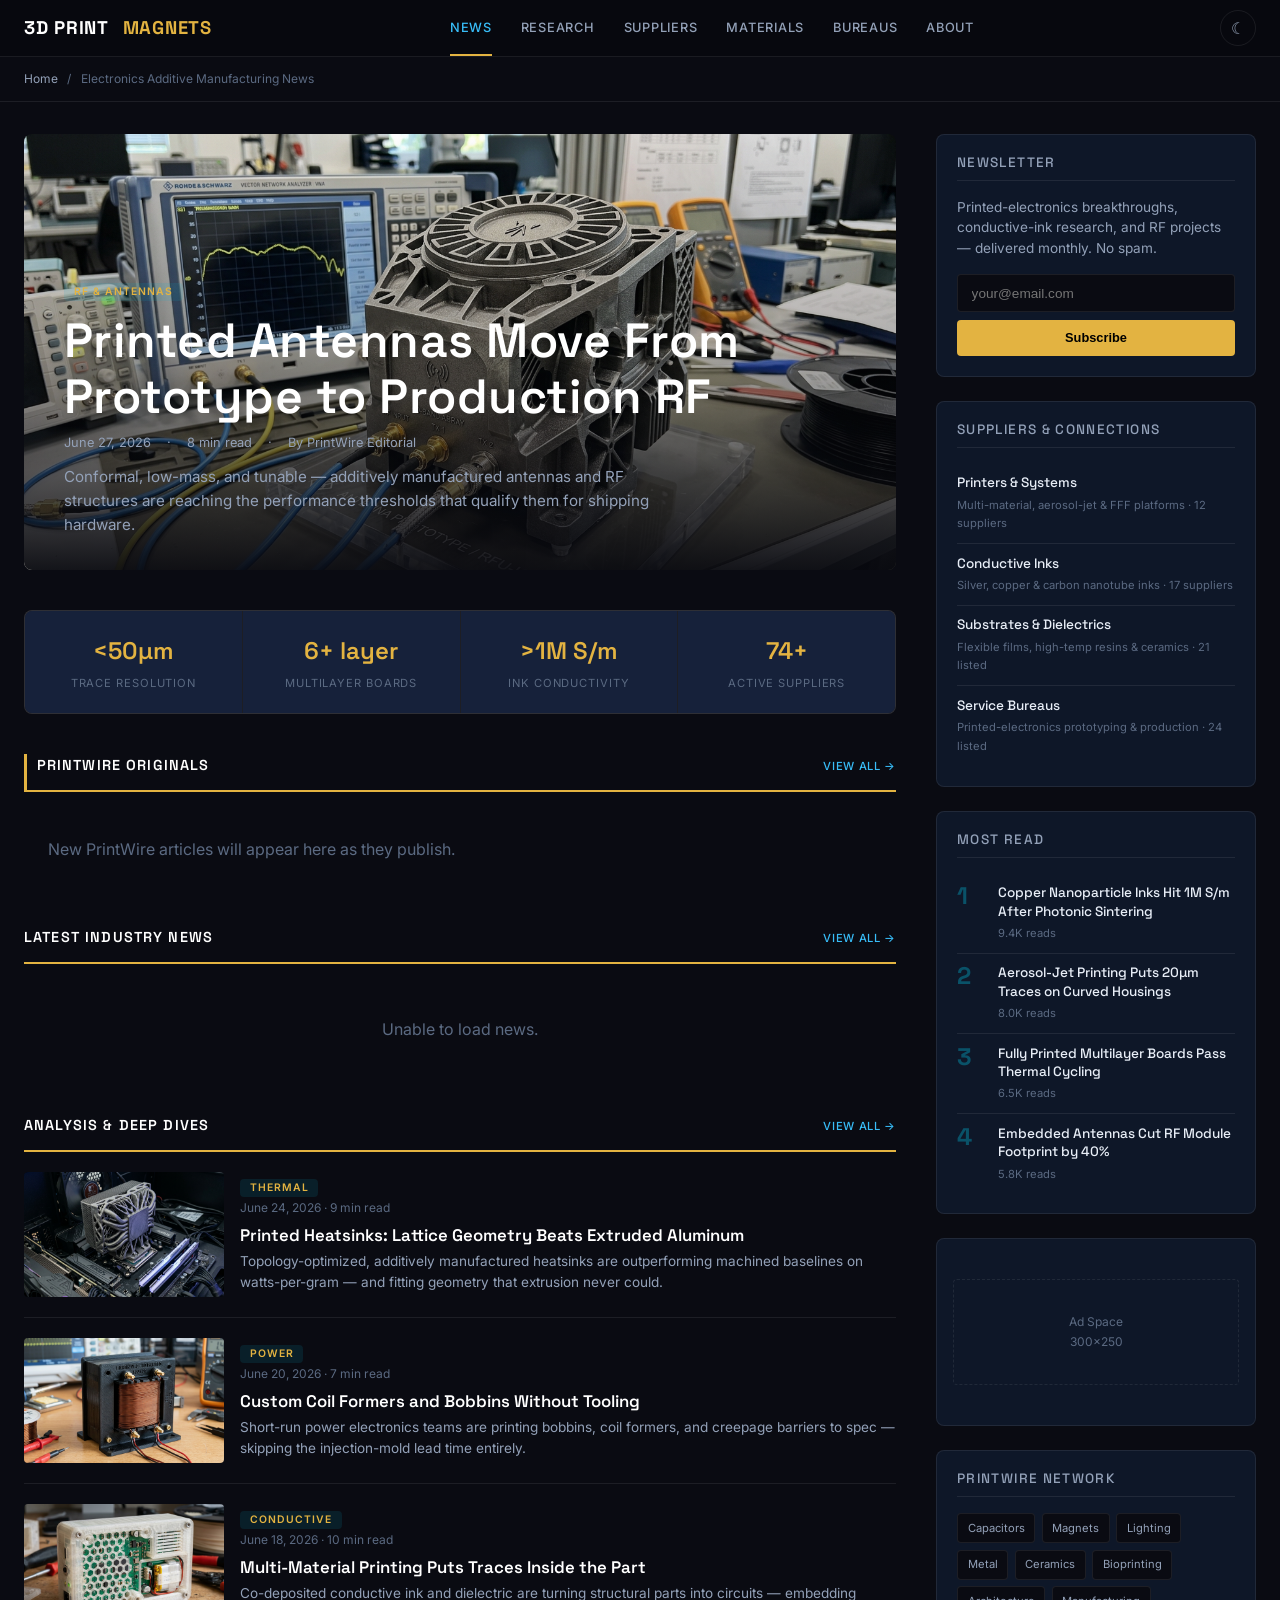
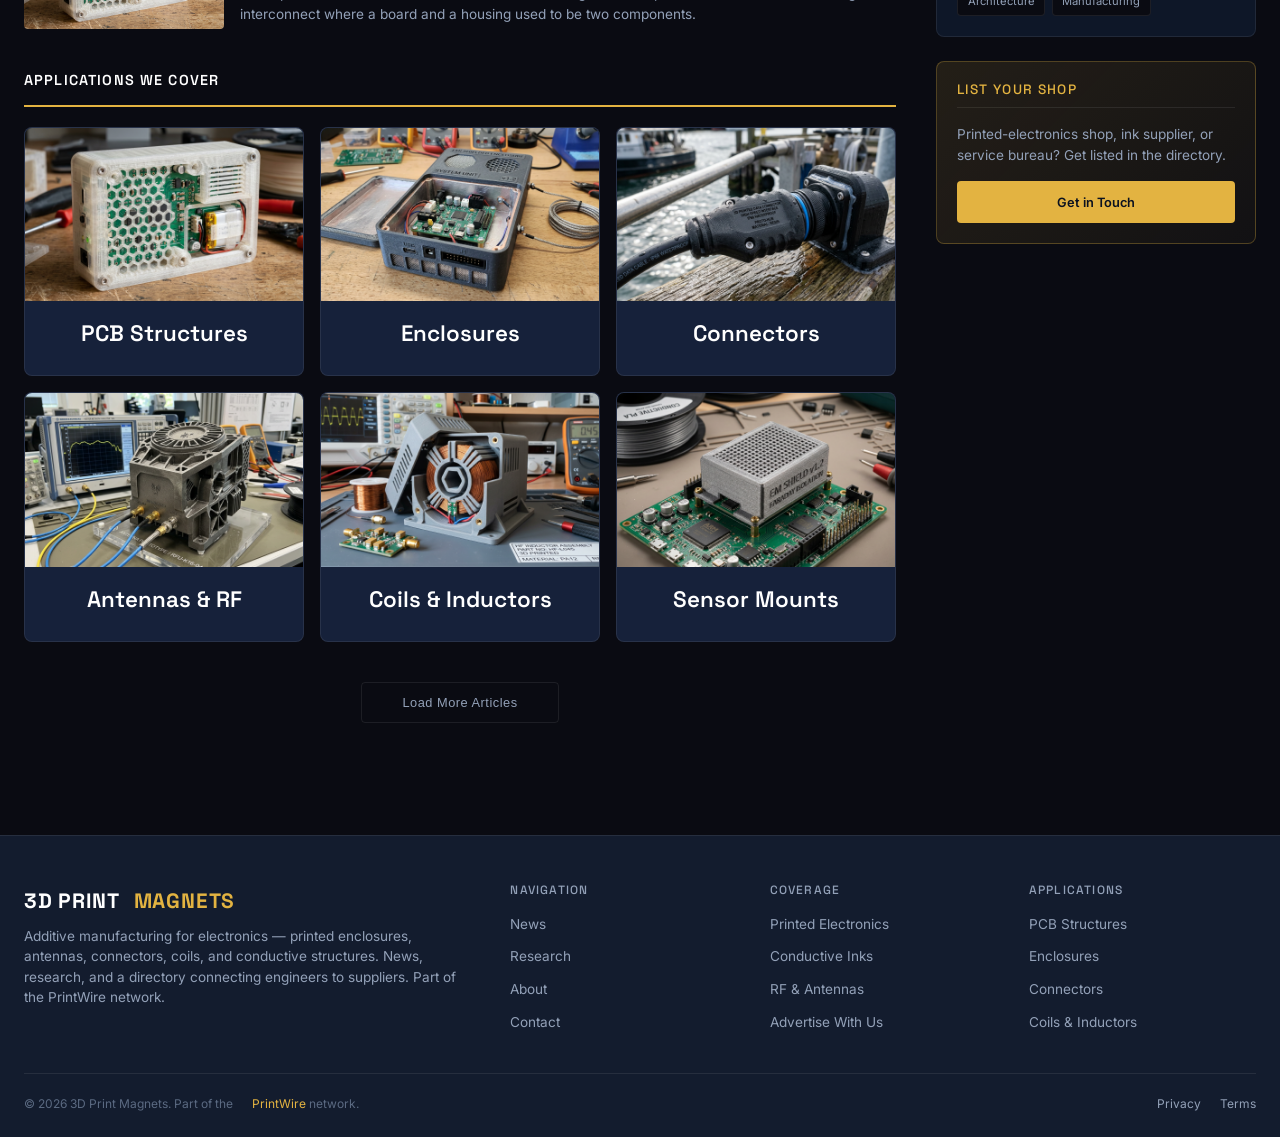
==== static/index.html @ 38e4bcb8 "Convert to Circuit electronics news template (gold + electric blue, dark navy, network feed)" ====
<!DOCTYPE html>
<html lang="en">
<head>
  <meta charset="UTF-8">
  <meta name="viewport" content="width=device-width, initial-scale=1.0">
  <meta name="description" content="3D Print Magnets: additive manufacturing for electronics — printed enclosures, antennas, connectors, coils, and conductive structures. News, research, and a directory connecting engineers to suppliers.">
  <title>3D Print Magnets — Electronics Additive Manufacturing News &amp; Suppliers</title>
  <link rel="preconnect" href="https://fonts.googleapis.com">
  <link rel="preconnect" href="https://fonts.gstatic.com" crossorigin>
  <link href="https://fonts.googleapis.com/css2?family=Space+Grotesk:wght@500;600;700&family=Inter:wght@400;500;600&display=swap" rel="stylesheet">
  <link rel="stylesheet" href="css/editorial.css">
  <link rel="icon" type="image/svg+xml" href="/favicon.svg">
  <meta property="og:type" content="website">
  <meta property="og:title" content="3D Print Magnets — Electronics Additive Manufacturing News &amp; Suppliers">
  <meta property="og:description" content="3D Print Magnets: additive manufacturing for electronics — printed enclosures, antennas, connectors, coils, and conductive structures. News, research, and a supplier directory.">
  <meta property="og:image" content="https://3dprintmagnets.com/images/03_antenna.png">
  <meta property="og:url" content="https://3dprintmagnets.com/">
  <meta name="twitter:card" content="summary_large_image">
  <meta name="twitter:image" content="https://3dprintmagnets.com/images/03_antenna.png">
</head>
<body>

<!-- ── Header ─────────────────────────────────── -->
<header class="ed-header">
  <div class="ed-header-inner">
    <a href="index.html" class="ed-logo">
      3D&nbsp;PRINT&nbsp;<span class="ed-logo-accent">MAGNETS</span>
    </a>
    <button class="ed-nav-toggle" aria-label="Menu" onclick="document.querySelector('.ed-nav').classList.toggle('open')">&#9776;</button>
    <nav class="ed-nav">
      <a href="index.html" class="active">News</a>
      <a href="/articles/">Research</a>
      <a href="#suppliers">Suppliers</a>
      <a href="#suppliers">Materials</a>
      <a href="#suppliers">Bureaus</a>
      <a href="about.html">About</a>
    </nav>
    <button class="ed-theme-toggle" id="themeToggle" aria-label="Toggle light/dark mode" title="Toggle light/dark mode">&#9790;</button>
  </div>
</header>

<!-- ── Breadcrumbs ────────────────────────────── -->
<div class="ed-breadcrumbs">
  <a href="index.html">Home</a> <span>/</span> Electronics Additive Manufacturing News
</div>

<!-- ── Main Layout ────────────────────────────── -->
<div class="ed-layout">
  <div class="ed-main">

    <!-- Featured Story -->
    <article class="ed-hero">
      <img src="images/03_antenna.png" alt="3D printed antenna structure">
      <div class="ed-hero-overlay"></div>
      <div class="ed-hero-content">
        <span class="ed-badge">RF &amp; Antennas</span>
        <h1><a href="#">Printed Antennas Move From Prototype to Production RF</a></h1>
        <div class="ed-hero-meta">
          <span>June 27, 2026</span>
          <span>·</span>
          <span>8 min read</span>
          <span>·</span>
          <span>By PrintWire Editorial</span>
        </div>
        <p class="ed-hero-excerpt">Conformal, low-mass, and tunable — additively manufactured antennas and RF structures are reaching the performance thresholds that qualify them for shipping hardware.</p>
      </div>
    </article>

    <!-- Stats Bar -->
    <div class="ed-stats">
      <div class="ed-stat">
        <div class="ed-stat-value">&lt;50µm</div>
        <div class="ed-stat-label">Trace Resolution</div>
      </div>
      <div class="ed-stat">
        <div class="ed-stat-value">6+ layer</div>
        <div class="ed-stat-label">Multilayer Boards</div>
      </div>
      <div class="ed-stat">
        <div class="ed-stat-value">&gt;1M S/m</div>
        <div class="ed-stat-label">Ink Conductivity</div>
      </div>
      <div class="ed-stat">
        <div class="ed-stat-value">74+</div>
        <div class="ed-stat-label">Active Suppliers</div>
      </div>
    </div>

    <!-- PrintWire Originals — network-wide originals (featured) -->
    <div class="ed-section-label" style="border-left:3px solid var(--accent);padding-left:0.6rem;">
      PrintWire Originals
      <a href="/articles/">View All &rarr;</a>
    </div>
    <div class="ed-card-grid" id="pwOriginals">
      <div style="grid-column:1/-1;text-align:center;padding:2rem;color:var(--text-faint);">Loading PrintWire articles…</div>
    </div>

    <!-- Latest News — PrintWire + industry (RSS) -->
    <div class="ed-section-label">
      Latest Industry News
      <a href="#">View All &rarr;</a>
    </div>
    <div class="ed-card-grid" id="newsGrid">
      <div style="grid-column: 1/-1; text-align:center; padding:2rem; color:var(--text-faint);">Loading latest news…</div>
    </div>

    <!-- Analysis & Deep Dives -->
    <div class="ed-section-label">
      Analysis &amp; Deep Dives
      <a href="#">View All &rarr;</a>
    </div>
    <div class="ed-list">
      <article class="ed-list-item">
        <img src="images/06_processor_heatsink.png" alt="Printed processor heatsink">
        <div>
          <span class="ed-badge">Thermal</span>
          <div class="ed-card-meta">June 24, 2026 · 9 min read</div>
          <h3><a href="#">Printed Heatsinks: Lattice Geometry Beats Extruded Aluminum</a></h3>
          <p class="ed-card-excerpt">Topology-optimized, additively manufactured heatsinks are outperforming machined baselines on watts-per-gram — and fitting geometry that extrusion never could.</p>
        </div>
      </article>
      <article class="ed-list-item">
        <img src="images/09_transformer_bobbin.png" alt="Printed transformer bobbin">
        <div>
          <span class="ed-badge">Power</span>
          <div class="ed-card-meta">June 20, 2026 · 7 min read</div>
          <h3><a href="#">Custom Coil Formers and Bobbins Without Tooling</a></h3>
          <p class="ed-card-excerpt">Short-run power electronics teams are printing bobbins, coil formers, and creepage barriers to spec — skipping the injection-mold lead time entirely.</p>
        </div>
      </article>
      <article class="ed-list-item">
        <img src="images/01_pcb_infill.png" alt="Printed PCB structure">
        <div>
          <span class="ed-badge">Conductive</span>
          <div class="ed-card-meta">June 18, 2026 · 10 min read</div>
          <h3><a href="#">Multi-Material Printing Puts Traces Inside the Part</a></h3>
          <p class="ed-card-excerpt">Co-deposited conductive ink and dielectric are turning structural parts into circuits — embedding interconnect where a board and a housing used to be two components.</p>
        </div>
      </article>
    </div>

    <!-- Applications -->
    <div class="ed-section-label">
      Applications We Cover
    </div>
    <div class="ed-card-grid" style="grid-template-columns: repeat(3, 1fr); gap: 1rem; margin-bottom: 2.5rem;">
      <a href="#" class="ed-card" style="text-align:center;">
        <img class="ed-card-img" src="images/01_pcb_infill.png" alt="PCB Structures">
        <div class="ed-card-body"><h3>PCB Structures</h3></div>
      </a>
      <a href="#" class="ed-card" style="text-align:center;">
        <img class="ed-card-img" src="images/01_enclosure.png" alt="Enclosures">
        <div class="ed-card-body"><h3>Enclosures</h3></div>
      </a>
      <a href="#" class="ed-card" style="text-align:center;">
        <img class="ed-card-img" src="images/04_connector.png" alt="Connectors">
        <div class="ed-card-body"><h3>Connectors</h3></div>
      </a>
      <a href="#" class="ed-card" style="text-align:center;">
        <img class="ed-card-img" src="images/03_antenna.png" alt="Antennas & RF">
        <div class="ed-card-body"><h3>Antennas &amp; RF</h3></div>
      </a>
      <a href="#" class="ed-card" style="text-align:center;">
        <img class="ed-card-img" src="images/05_coil_former.png" alt="Coils & Inductors">
        <div class="ed-card-body"><h3>Coils &amp; Inductors</h3></div>
      </a>
      <a href="#" class="ed-card" style="text-align:center;">
        <img class="ed-card-img" src="images/10_sensor_shield.png" alt="Sensor Mounts">
        <div class="ed-card-body"><h3>Sensor Mounts</h3></div>
      </a>
    </div>

    <!-- Load More -->
    <div class="ed-load-more">
      <button>Load More Articles</button>
    </div>

  </div>

  <!-- ── Sidebar ─────────────────────────────── -->
  <aside class="ed-sidebar">

    <!-- Newsletter -->
    <div class="ed-sidebar-block ed-newsletter">
      <h4>Newsletter</h4>
      <p>Printed-electronics breakthroughs, conductive-ink research, and RF projects — delivered monthly. No spam.</p>
      <form action="https://api.web3forms.com/submit" method="POST" onsubmit="this.querySelector('button').textContent='Subscribed!';this.querySelector('button').disabled=true;">
        <input type="hidden" name="access_key" value="6f33053b-6d08-414b-9615-665f88c98da8">
        <input type="hidden" name="subject" value="Newsletter Signup — 3dprintmagnets.com">
        <input type="hidden" name="from_name" value="Newsletter Signup">
        <input type="email" name="email" placeholder="your@email.com" required>
        <button type="submit">Subscribe</button>
      </form>
    </div>

    <!-- Suppliers & Connections -->
    <div class="ed-sidebar-block" id="suppliers">
      <h4>Suppliers &amp; Connections</h4>
      <div class="ed-popular-item">
        <div>
          <h3><a href="#">Printers &amp; Systems</a></h3>
          <div class="ed-popular-meta">Multi-material, aerosol-jet &amp; FFF platforms · 12 suppliers</div>
        </div>
      </div>
      <div class="ed-popular-item">
        <div>
          <h3><a href="#">Conductive Inks</a></h3>
          <div class="ed-popular-meta">Silver, copper &amp; carbon nanotube inks · 17 suppliers</div>
        </div>
      </div>
      <div class="ed-popular-item">
        <div>
          <h3><a href="#">Substrates &amp; Dielectrics</a></h3>
          <div class="ed-popular-meta">Flexible films, high-temp resins &amp; ceramics · 21 listed</div>
        </div>
      </div>
      <div class="ed-popular-item">
        <div>
          <h3><a href="#">Service Bureaus</a></h3>
          <div class="ed-popular-meta">Printed-electronics prototyping &amp; production · 24 listed</div>
        </div>
      </div>
    </div>

    <!-- Most Read -->
    <div class="ed-sidebar-block">
      <h4>Most Read</h4>
      <div class="ed-popular-item">
        <span class="ed-popular-num">1</span>
        <div>
          <h3><a href="#">Copper Nanoparticle Inks Hit 1M S/m After Photonic Sintering</a></h3>
          <div class="ed-popular-meta">9.4K reads</div>
        </div>
      </div>
      <div class="ed-popular-item">
        <span class="ed-popular-num">2</span>
        <div>
          <h3><a href="#">Aerosol-Jet Printing Puts 20µm Traces on Curved Housings</a></h3>
          <div class="ed-popular-meta">8.0K reads</div>
        </div>
      </div>
      <div class="ed-popular-item">
        <span class="ed-popular-num">3</span>
        <div>
          <h3><a href="#">Fully Printed Multilayer Boards Pass Thermal Cycling</a></h3>
          <div class="ed-popular-meta">6.5K reads</div>
        </div>
      </div>
      <div class="ed-popular-item">
        <span class="ed-popular-num">4</span>
        <div>
          <h3><a href="#">Embedded Antennas Cut RF Module Footprint by 40%</a></h3>
          <div class="ed-popular-meta">5.8K reads</div>
        </div>
      </div>
    </div>

    <!-- Ad Placeholder -->
    <div class="ed-sidebar-block" style="text-align:center; color: var(--text-faint); font-size: 0.75rem; padding: 2.5rem 1rem;">
      <div style="border: 1px dashed var(--border); border-radius: 4px; padding: 2rem 1rem;">
        Ad Space<br>300×250
      </div>
    </div>

    <!-- Network Links -->
    <div class="ed-sidebar-block">
      <h4>PrintWire Network</h4>
      <div class="ed-network-links">
        <a href="https://3dprintcapacitors.com">Capacitors</a>
        <a href="https://3dprintmagnets.com">Magnets</a>
        <a href="https://3dprintlight.com">Lighting</a>
        <a href="https://dmls3d.com">Metal</a>
        <a href="https://3dprintceramics.com">Ceramics</a>
        <a href="https://3dprinttissue.com">Bioprinting</a>
        <a href="https://3dprintarchitecture.com">Architecture</a>
        <a href="https://sendcutship.com">Manufacturing</a>
      </div>
    </div>

    <!-- Studio CTA -->
    <div class="ed-sidebar-block" style="background: linear-gradient(135deg, rgba(227,179,65,0.12), rgba(227,179,65,0.04)); border-color: var(--border-accent);">
      <h4 style="color: var(--accent);">List Your Shop</h4>
      <p style="font-size: 0.85rem; color: var(--text-dim); margin-bottom: 1rem; line-height: 1.5;">Printed-electronics shop, ink supplier, or service bureau? Get listed in the directory.</p>
      <a href="contact.html" style="display:block;text-align:center;padding:0.65rem;background:var(--accent);border-radius:4px;color:#0B1220;font-weight:600;font-size:0.8rem;transition:background 0.25s;" onmouseover="this.style.background='var(--accent-dark)'" onmouseout="this.style.background='var(--accent)'">Get in Touch</a>
    </div>

  </aside>
</div>

<!-- ── Footer ─────────────────────────────────── -->
<footer class="ed-footer">
  <div class="ed-footer-inner">
    <div class="ed-footer-brand">
      <div class="ed-logo" style="font-size:1.3rem; margin-bottom: 0.5rem;">3D&nbsp;PRINT&nbsp;<span class="ed-logo-accent">MAGNETS</span></div>
      <p>Additive manufacturing for electronics — printed enclosures, antennas, connectors, coils, and conductive structures. News, research, and a directory connecting engineers to suppliers. Part of the PrintWire network.</p>
    </div>
    <div>
      <h4>Navigation</h4>
      <ul>
        <li><a href="index.html">News</a></li>
        <li><a href="/articles/">Research</a></li>
        <li><a href="about.html">About</a></li>
        <li><a href="contact.html">Contact</a></li>
      </ul>
    </div>
    <div>
      <h4>Coverage</h4>
      <ul>
        <li><a href="#">Printed Electronics</a></li>
        <li><a href="#">Conductive Inks</a></li>
        <li><a href="#">RF &amp; Antennas</a></li>
        <li><a href="advertise.html">Advertise With Us</a></li>
      </ul>
    </div>
    <div>
      <h4>Applications</h4>
      <ul>
        <li><a href="#">PCB Structures</a></li>
        <li><a href="#">Enclosures</a></li>
        <li><a href="#">Connectors</a></li>
        <li><a href="#">Coils &amp; Inductors</a></li>
      </ul>
    </div>
  </div>
  <div class="ed-footer-bottom">
    <span>&copy; 2026 3D Print Magnets. Part of the <a href="https://3dprint.space" style="color:var(--accent);">PrintWire</a> network.</span>
    <span>
      <a href="#">Privacy</a>
      <a href="#">Terms</a>
    </span>
  </div>
</footer>

<script>
// ── Mobile nav toggle ──
document.querySelector('.ed-nav-toggle')?.addEventListener('click', () => {
  document.querySelector('.ed-nav').classList.toggle('open');
});

// ── Theme toggle (light/dark) — dark default ──
(function() {
  const btn = document.getElementById('themeToggle');
  const root = document.documentElement;
  function setTheme(theme) {
    root.setAttribute('data-theme', theme);
    localStorage.setItem('ed-theme', theme);
    btn.innerHTML = theme === 'dark' ? '&#9790;' : '&#9728;';
    btn.title = theme === 'dark' ? 'Switch to light mode' : 'Switch to dark mode';
  }
  const saved = localStorage.getItem('ed-theme');
  setTheme(saved || 'dark');
  btn.addEventListener('click', () => {
    const current = root.getAttribute('data-theme') || 'dark';
    setTheme(current === 'dark' ? 'light' : 'dark');
  });
})();

// ── News Feed: network-wide PrintWire Originals + industry RSS ──
(function() {
  var grid = document.getElementById('newsGrid');
  var orig = document.getElementById('pwOriginals');

  var feeds = [
    { url: 'https://news.google.com/rss/search?q=3D+printed+electronics+additive+manufacturing&hl=en-US&gl=US&ceid=US:en', name: 'Google News' },
    { url: 'https://news.google.com/rss/search?q=printed+electronics+conductive+ink+aerosol+jet&hl=en-US&gl=US&ceid=US:en', name: 'Google News' },
    { url: 'https://news.google.com/rss/search?q=3D+printed+antenna+RF+PCB&hl=en-US&gl=US&ceid=US:en', name: 'Google News' },
    { url: 'https://3dprintingindustry.com/feed/', name: '3DPI' }
  ];

  var api = 'https://api.rss2json.com/v1/api.json?rss_url=';
  var rss = [];
  var localArts = [];
  var loaded = 0;
  var total = feeds.length;
  var fallbackImgs = [
    'images/01_pcb_infill.png','images/03_antenna.png','images/04_connector.png',
    'images/05_coil_former.png','images/06_processor_heatsink.png','images/09_transformer_bobbin.png',
    'images/10_sensor_shield.png','images/01_enclosure.png'
  ];

  function stripHtml(html) {
    var d = document.createElement('div'); d.innerHTML = html;
    return d.textContent || '';
  }
  function esc(s) {
    var d = document.createElement('div'); d.appendChild(document.createTextNode(s));
    return d.innerHTML;
  }
  function card(a, i) {
    var img = a.img || fallbackImgs[i % fallbackImgs.length];
    var fb = fallbackImgs[(i+1) % fallbackImgs.length];
    var open = a.local
      ? 'onclick="location.href=\'' + esc(a.link) + '\'"'
      : 'onclick="window.open(\'' + esc(a.link) + '\',\'_blank\',\'noopener\')"';
    var linkAttrs = a.local ? 'href="' + esc(a.link) + '"'
      : 'href="' + esc(a.link) + '" target="_blank" rel="noopener"';
    var badge = a.local
      ? '<span class="ed-badge" style="background:var(--accent);color:#0B1220;">' + esc(a.source) + '</span>'
      : '<span class="ed-badge">' + esc(a.source) + '</span>';
    return '<article class="ed-card" style="cursor:pointer" ' + open + '>' +
      '<img class="ed-card-img" src="' + esc(img) + '" alt="" loading="lazy" onerror="this.onerror=null;this.src=\'' + fb + '\'">' +
      '<div class="ed-card-body">' + badge +
        '<div class="ed-card-meta">' + esc(a.dateStr || '') + '</div>' +
        '<h3><a ' + linkAttrs + ' onclick="event.stopPropagation()">' + esc(a.title) + '</a></h3>' +
        '<p class="ed-card-excerpt">' + esc(a.desc) + '</p>' +
      '</div></article>';
  }

  var localReady = fetch('network.json', { cache: 'no-store' })
    .then(function(r){ return r.ok ? r.json() : []; })
    .then(function(items){
      (items || []).forEach(function(it, i){
        localArts.push({ title: it.title, link: it.url, desc: it.summary || '',
          date: it.iso, dateStr: it.date, source: (it.origin || 'PrintWire'), local: true,
          img: it.img || fallbackImgs[i % fallbackImgs.length] });
      });
      if (orig) {
        orig.innerHTML = localArts.length
          ? localArts.slice(0, 6).map(card).join('')
          : '<div style="grid-column:1/-1;padding:1.5rem;color:var(--text-faint);">New PrintWire articles will appear here as they publish.</div>';
      }
    })
    .catch(function(){ if (orig) orig.innerHTML = ''; });

  var timeout = setTimeout(finish, 8000);
  feeds.forEach(function(feed) {
    fetch(api + encodeURIComponent(feed.url))
      .then(function(r){ return r.json(); })
      .then(function(data){
        if (data.status === 'ok' && data.items) {
          data.items.forEach(function(item){
            rss.push({ title: item.title, link: item.link,
              desc: stripHtml(item.description).substring(0,140) + '…',
              date: item.pubDate, source: feed.name, local: false,
              img: item.thumbnail || (item.enclosure && item.enclosure.link) || '' });
          });
        }
      })
      .catch(function(){})
      .then(function(){ loaded++; if (loaded === total) { clearTimeout(timeout); finish(); } });
  });

  var done = false;
  function finish(){ if (done) return; done = true; localReady.then(render); }
  function render(){
    if (!grid) return;
    var merged = localArts.concat(rss);
    merged.forEach(function(a){ if (!a.dateStr && a.date) a.dateStr = new Date(a.date).toLocaleDateString('en-US',{year:'numeric',month:'short',day:'numeric'}); });
    merged.sort(function(a,b){ return new Date(b.date) - new Date(a.date); });
    var top = merged.slice(0, 8);
    grid.innerHTML = top.length
      ? top.map(card).join('')
      : '<div style="grid-column:1/-1;text-align:center;padding:2rem;color:var(--text-faint);">Unable to load news.</div>';
  }
})();
</script>
</body>
</html>
---- static/css/editorial.css ----
/* ============================================
   3dprintmetal.com — Editorial Layout
   Inspired by 3dnatives.com, modernized
   ============================================ */

/* ── Shared Tokens ───────────────────────────── */
:root {
  --accent: #00a8cc;
  --accent-dark: #008fad;
  --accent-dim: rgba(0,168,204,0.12);
  --red: #e53e3e;
  --radius: 8px;
  --radius-sm: 4px;
  --font-display: 'Oswald', sans-serif;
  --font-body: 'Inter', sans-serif;
  --transition: 0.25s cubic-bezier(0.4,0,0.2,1);
}

/* ── Dark Mode (default) ─────────────────────── */
:root, [data-theme="dark"] {
  --bg: #08090f;
  --bg-surface: #0e1019;
  --bg-card: #141620;
  --bg-card-hover: #1a1d2e;
  --bg-sidebar: #0f1118;
  --text: #e2e4e8;
  --text-dim: #8a8f9d;
  --text-faint: #555a68;
  --heading: #ffffff;
  --border: rgba(255,255,255,0.06);
  --border-accent: rgba(0,168,204,0.2);
  --shadow: 0 1px 3px rgba(0,0,0,0.4);
  --shadow-hover: 0 8px 24px rgba(0,0,0,0.5);
  --header-bg: rgba(8,9,15,0.92);
  --badge-bg: rgba(0,168,204,0.12);
  --input-bg: #0a0b12;
}

/* ── Light Mode ──────────────────────────────── */
[data-theme="light"] {
  --accent: #0077a8;
  --accent-dark: #005f85;
  --accent-dim: rgba(0,119,168,0.08);
  --bg: #f5f6f8;
  --bg-surface: #ffffff;
  --bg-card: #ffffff;
  --bg-card-hover: #f0f1f3;
  --bg-sidebar: #fafbfc;
  --text: #2d3748;
  --text-dim: #5a6577;
  --text-faint: #8e96a4;
  --heading: #1a202c;
  --border: rgba(0,0,0,0.08);
  --border-accent: rgba(0,119,168,0.2);
  --shadow: 0 1px 3px rgba(0,0,0,0.06);
  --shadow-hover: 0 8px 24px rgba(0,0,0,0.1);
  --header-bg: rgba(255,255,255,0.95);
  --badge-bg: rgba(0,119,168,0.08);
  --input-bg: #f0f1f3;
}

/* System preference when no manual choice */
@media (prefers-color-scheme: light) {
  :root:not([data-theme]) {
    --accent: #0077a8;
    --accent-dark: #005f85;
    --accent-dim: rgba(0,119,168,0.08);
    --bg: #f5f6f8;
    --bg-surface: #ffffff;
    --bg-card: #ffffff;
    --bg-card-hover: #f0f1f3;
    --bg-sidebar: #fafbfc;
    --text: #2d3748;
    --text-dim: #5a6577;
    --text-faint: #8e96a4;
    --heading: #1a202c;
    --border: rgba(0,0,0,0.08);
    --border-accent: rgba(0,119,168,0.2);
    --shadow: 0 1px 3px rgba(0,0,0,0.06);
    --shadow-hover: 0 8px 24px rgba(0,0,0,0.1);
    --header-bg: rgba(255,255,255,0.95);
    --badge-bg: rgba(0,119,168,0.08);
    --input-bg: #f0f1f3;
  }
}

/* ── Reset ───────────────────────────────────── */
*,*::before,*::after { margin:0;padding:0;box-sizing:border-box; }
html { scroll-behavior:smooth; font-size:16px; }
body {
  font-family: var(--font-body);
  color: var(--text);
  background: var(--input-bg);
  line-height: 1.65;
  -webkit-font-smoothing: antialiased;
  overflow-x: hidden;
}
a { color: inherit; text-decoration: none; }
img { max-width: 100%; display: block; }

/* ── Typography ──────────────────────────────── */
h1,h2,h3,h4 { font-family: var(--font-display); font-weight: 600; line-height: 1.15; color: var(--heading); }
h1 { font-size: clamp(2rem, 5vw, 3rem); letter-spacing: 0.01em; }
h2 { font-size: clamp(1.5rem, 3.5vw, 2.2rem); }
h3 { font-size: clamp(1.1rem, 2vw, 1.4rem); }
h4 { font-size: 0.85rem; text-transform: uppercase; letter-spacing: 0.1em; color: var(--text-dim); font-weight: 500; }

/* ── Header ──────────────────────────────────── */
.ed-header {
  position: sticky; top: 0; z-index: 100;
  background: var(--header-bg);
  backdrop-filter: blur(16px);
  border-bottom: 1px solid var(--border);
}
.ed-header-inner {
  max-width: 1280px;
  margin: 0 auto;
  display: flex;
  align-items: center;
  justify-content: space-between;
  padding: 0 1.5rem;
  height: 56px;
}
.ed-logo {
  font-family: var(--font-display);
  font-size: 1.15rem;
  font-weight: 700;
  color: var(--heading);
  letter-spacing: 0.04em;
  display: flex; align-items: center; gap: 0.5rem;
}
.ed-logo-accent { color: var(--accent); }
.ed-nav { display: flex; gap: 0; align-items: center; }
.ed-nav a {
  padding: 0 0.9rem;
  font-size: 0.8rem;
  font-weight: 500;
  color: var(--text-dim);
  text-transform: uppercase;
  letter-spacing: 0.06em;
  transition: color var(--transition);
  line-height: 56px;
  position: relative;
}
.ed-nav a:hover, .ed-nav a.active { color: var(--heading); }
.ed-nav a.active::after {
  content: ''; position: absolute; bottom: 0; left: 0.9rem; right: 0.9rem;
  height: 2px; background: var(--accent);
}
.ed-nav-toggle {
  display: none; background: none; border: none; color: var(--text);
  font-size: 1.5rem; cursor: pointer; padding: 0.5rem;
}

/* Theme toggle */
.ed-theme-toggle {
  background: none; border: 1px solid var(--border);
  color: var(--text-dim); cursor: pointer;
  width: 36px; height: 36px;
  border-radius: 50%;
  display: flex; align-items: center; justify-content: center;
  font-size: 1rem;
  transition: all var(--transition);
  margin-left: 0.5rem;
  flex-shrink: 0;
}
.ed-theme-toggle:hover { border-color: var(--accent); color: var(--accent); }

/* ── Breadcrumbs ─────────────────────────────── */
.ed-breadcrumbs {
  max-width: 1280px; margin: 0 auto;
  padding: 0.75rem 1.5rem;
  font-size: 0.75rem;
  color: var(--text-faint);
  border-bottom: 1px solid var(--border);
}
.ed-breadcrumbs a { color: var(--text-dim); transition: color var(--transition); }
.ed-breadcrumbs a:hover { color: var(--accent); }
.ed-breadcrumbs span { margin: 0 0.4rem; }

/* ── Layout ──────────────────────────────────── */
.ed-layout {
  max-width: 1280px;
  margin: 0 auto;
  display: grid;
  grid-template-columns: 1fr 320px;
  gap: 2.5rem;
  padding: 2rem 1.5rem;
  align-items: start;
}
.ed-main { min-width: 0; }
.ed-sidebar { position: sticky; top: 72px; }

/* ── Hero / Featured Story ───────────────────── */
.ed-hero {
  margin-bottom: 2.5rem;
  position: relative;
  border-radius: var(--radius);
  overflow: hidden;
  background: var(--bg-card);
}
.ed-hero img {
  width: 100%;
  aspect-ratio: 16/8;
  object-fit: cover;
  display: block;
}
.ed-hero-overlay {
  position: absolute; inset: 0;
  background: linear-gradient(0deg, rgba(8,9,15,0.95) 0%, rgba(8,9,15,0.3) 50%, transparent 100%);
}
[data-theme="light"] .ed-hero-overlay {
  background: linear-gradient(0deg, rgba(245,246,248,0.97) 0%, rgba(245,246,248,0.4) 50%, transparent 100%);
}
.ed-hero-content {
  position: absolute;
  bottom: 0; left: 0; right: 0;
  padding: 2rem 2.5rem;
}
.ed-hero .ed-badge { margin-bottom: 0.75rem; }
.ed-hero h1 { margin-bottom: 0.5rem; }
.ed-hero h1 a { color: var(--heading); transition: color var(--transition); }
.ed-hero h1 a:hover { color: var(--accent); }
.ed-hero-meta {
  font-size: 0.8rem;
  color: var(--text-dim);
  display: flex; gap: 1rem; align-items: center;
}
.ed-hero-excerpt {
  margin-top: 0.75rem;
  font-size: 0.95rem;
  color: var(--text-dim);
  line-height: 1.6;
  max-width: 600px;
}

/* ── Badge / Tag ─────────────────────────────── */
.ed-badge {
  display: inline-block;
  font-size: 0.65rem;
  font-weight: 600;
  text-transform: uppercase;
  letter-spacing: 0.1em;
  padding: 0.25rem 0.6rem;
  border-radius: var(--radius-sm);
  background: var(--badge-bg);
  color: var(--accent);
  line-height: 1;
}
.ed-badge.red { background: rgba(255,68,68,0.12); color: var(--red); }

/* ── Section Label ───────────────────────────── */
.ed-section-label {
  font-family: var(--font-display);
  font-size: 0.9rem;
  font-weight: 600;
  text-transform: uppercase;
  letter-spacing: 0.08em;
  color: var(--heading);
  margin-bottom: 1.25rem;
  padding-bottom: 0.75rem;
  border-bottom: 2px solid var(--accent);
  display: flex;
  align-items: center;
  justify-content: space-between;
}
.ed-section-label a {
  font-family: var(--font-body);
  font-size: 0.7rem;
  font-weight: 500;
  color: var(--accent);
  text-transform: uppercase;
  letter-spacing: 0.06em;
}

/* ── Article Cards ───────────────────────────── */
.ed-card-grid {
  display: grid;
  grid-template-columns: repeat(2, 1fr);
  gap: 1.5rem;
  margin-bottom: 2.5rem;
}
.ed-card {
  background: var(--bg-card);
  border-radius: var(--radius);
  overflow: hidden;
  border: 1px solid var(--border);
  transition: transform var(--transition), box-shadow var(--transition), border-color var(--transition);
}
.ed-card:hover {
  transform: translateY(-2px);
  box-shadow: var(--shadow-hover);
  border-color: var(--border-accent);
}
.ed-card-img {
  aspect-ratio: 16/10;
  object-fit: cover;
  width: 100%;
}
.ed-card-body { padding: 1.25rem; }
.ed-card-body .ed-badge { margin-bottom: 0.65rem; }
.ed-card-body h3 { margin-bottom: 0.5rem; }
.ed-card-body h3 a { color: var(--heading); transition: color var(--transition); }
.ed-card-body h3 a:hover { color: var(--accent); }
.ed-card-meta {
  font-size: 0.75rem;
  color: var(--text-faint);
  margin-bottom: 0.5rem;
}
.ed-card-excerpt {
  font-size: 0.85rem;
  color: var(--text-dim);
  line-height: 1.55;
  display: -webkit-box;
  -webkit-line-clamp: 3;
  -webkit-box-orient: vertical;
  overflow: hidden;
}

/* ── Article List (compact) ──────────────────── */
.ed-list { display: flex; flex-direction: column; gap: 1.25rem; margin-bottom: 2.5rem; }
.ed-list-item {
  display: grid;
  grid-template-columns: 200px 1fr;
  gap: 1rem;
  padding-bottom: 1.25rem;
  border-bottom: 1px solid var(--border);
  align-items: start;
}
.ed-list-item:last-child { border-bottom: none; padding-bottom: 0; }
.ed-list-item img {
  aspect-ratio: 16/10;
  object-fit: cover;
  border-radius: var(--radius-sm);
  width: 100%;
}
.ed-list-item h3 { font-size: 1.05rem; margin-bottom: 0.35rem; }
.ed-list-item h3 a { color: var(--heading); transition: color var(--transition); }
.ed-list-item h3 a:hover { color: var(--accent); }

/* ── Sidebar ─────────────────────────────────── */
.ed-sidebar-block {
  background: var(--bg-sidebar);
  border: 1px solid var(--border);
  border-radius: var(--radius);
  padding: 1.25rem;
  margin-bottom: 1.5rem;
}
.ed-sidebar-block h4 {
  margin-bottom: 1rem;
  padding-bottom: 0.6rem;
  border-bottom: 1px solid var(--border);
}

/* Newsletter widget */
.ed-newsletter p { font-size: 0.85rem; color: var(--text-dim); margin-bottom: 1rem; line-height: 1.5; }
.ed-newsletter input[type="email"] {
  width: 100%;
  padding: 0.65rem 0.85rem;
  background: var(--input-bg);
  border: 1px solid var(--border);
  border-radius: var(--radius-sm);
  color: var(--text);
  font-size: 0.85rem;
  margin-bottom: 0.5rem;
  transition: border-color var(--transition);
}
.ed-newsletter input[type="email"]:focus { outline: none; border-color: var(--accent); }
.ed-newsletter button {
  width: 100%;
  padding: 0.65rem;
  background: var(--accent);
  border: none;
  border-radius: var(--radius-sm);
  color: #000;
  font-weight: 600;
  font-size: 0.8rem;
  cursor: pointer;
  transition: background var(--transition);
}
.ed-newsletter button:hover { background: var(--accent-dark); }

/* Popular posts widget */
.ed-popular-item {
  display: flex;
  gap: 0.75rem;
  padding: 0.65rem 0;
  border-bottom: 1px solid var(--border);
  align-items: start;
}
.ed-popular-item:last-child { border-bottom: none; }
.ed-popular-num {
  font-family: var(--font-display);
  font-size: 1.5rem;
  font-weight: 700;
  color: var(--accent-dim);
  line-height: 1;
  min-width: 1.8rem;
  color: rgba(0,217,255,0.3);
}
.ed-popular-item h3 { font-size: 0.85rem; font-weight: 500; line-height: 1.35; }
.ed-popular-item h3 a { color: var(--text); }
.ed-popular-item h3 a:hover { color: var(--accent); }
.ed-popular-meta { font-size: 0.7rem; color: var(--text-faint); margin-top: 0.2rem; }

/* Network links widget */
.ed-network-links { display: flex; flex-wrap: wrap; gap: 0.4rem; }
.ed-network-links a {
  font-size: 0.7rem;
  padding: 0.3rem 0.6rem;
  background: var(--input-bg);
  border: 1px solid var(--border);
  border-radius: var(--radius-sm);
  color: var(--text-dim);
  transition: all var(--transition);
}
.ed-network-links a:hover { border-color: var(--accent); color: var(--accent); }

/* ── Load More ───────────────────────────────── */
.ed-load-more {
  text-align: center;
  margin: 2rem 0;
}
.ed-load-more button {
  padding: 0.75rem 2.5rem;
  background: transparent;
  border: 1px solid var(--border);
  border-radius: var(--radius-sm);
  color: var(--text-dim);
  font-size: 0.8rem;
  font-weight: 500;
  cursor: pointer;
  letter-spacing: 0.04em;
  transition: all var(--transition);
}
.ed-load-more button:hover {
  border-color: var(--accent);
  color: var(--accent);
}

/* ── Stats Bar ───────────────────────────────── */
.ed-stats {
  display: grid;
  grid-template-columns: repeat(4, 1fr);
  gap: 1px;
  background: var(--border);
  border: 1px solid var(--border);
  border-radius: var(--radius);
  overflow: hidden;
  margin-bottom: 2.5rem;
}
.ed-stat {
  background: var(--bg-card);
  padding: 1.25rem;
  text-align: center;
}
.ed-stat-value {
  font-family: var(--font-display);
  font-size: 1.5rem;
  font-weight: 600;
  color: var(--accent);
}
.ed-stat-label {
  font-size: 0.7rem;
  text-transform: uppercase;
  letter-spacing: 0.08em;
  color: var(--text-faint);
  margin-top: 0.25rem;
}

/* ── Page Hero (inner pages) ─────────────────── */
.ed-page-hero {
  position: relative;
  border-radius: var(--radius);
  overflow: hidden;
  margin-bottom: 2.5rem;
  background: var(--bg-card);
}
.ed-page-hero img {
  width: 100%; aspect-ratio: 16/6; object-fit: cover;
}
.ed-page-hero-overlay {
  position: absolute; inset: 0;
  background: linear-gradient(0deg, rgba(8,9,15,0.9) 0%, rgba(8,9,15,0.4) 60%, transparent 100%);
}
[data-theme="light"] .ed-page-hero-overlay {
  background: linear-gradient(0deg, rgba(245,246,248,0.95) 0%, rgba(245,246,248,0.5) 60%, transparent 100%);
}
.ed-page-hero-content {
  position: absolute; bottom: 0; left: 0; right: 0;
  padding: 2rem 2.5rem;
}
.ed-page-hero h1 { margin-bottom: 0.5rem; }
.ed-page-hero p { color: var(--text-dim); font-size: 1rem; max-width: 600px; }

/* ── Content Sections ────────────────────────── */
.ed-content { max-width: 1280px; margin: 0 auto; padding: 0 1.5rem; }
.ed-content-narrow { max-width: 860px; margin: 0 auto; padding: 0 1.5rem; }
.ed-section { margin-bottom: 3rem; }
.ed-section p { color: var(--text-dim); line-height: 1.75; margin-bottom: 1rem; font-size: 0.95rem; }
.ed-section p:last-child { margin-bottom: 0; }

/* Two-column content block */
.ed-two-col {
  display: grid;
  grid-template-columns: 1fr 1fr;
  gap: 2.5rem;
  align-items: start;
  margin-bottom: 2.5rem;
}
.ed-two-col img { border-radius: var(--radius); width: 100%; }

/* Content cards (mission, values, etc.) */
.ed-content-card {
  background: var(--bg-card);
  border: 1px solid var(--border);
  border-radius: var(--radius);
  padding: 1.75rem;
  transition: border-color var(--transition);
}
.ed-content-card:hover { border-color: var(--border-accent); }
.ed-content-card h3 { margin-bottom: 0.75rem; font-size: 1.15rem; }
.ed-content-card p { margin-bottom: 0; }
.ed-content-card .ed-icon {
  font-size: 1.5rem; margin-bottom: 0.75rem; display: block;
}
.ed-grid-2 { display: grid; grid-template-columns: 1fr 1fr; gap: 1.5rem; margin-bottom: 2.5rem; }
.ed-grid-3 { display: grid; grid-template-columns: repeat(3, 1fr); gap: 1.5rem; margin-bottom: 2.5rem; }
.ed-grid-4 { display: grid; grid-template-columns: repeat(4, 1fr); gap: 1.25rem; margin-bottom: 2.5rem; }

/* Service detail cards */
.ed-service-detail {
  display: grid;
  grid-template-columns: 280px 1fr;
  gap: 1.5rem;
  background: var(--bg-card);
  border: 1px solid var(--border);
  border-radius: var(--radius);
  overflow: hidden;
  margin-bottom: 1.25rem;
  transition: border-color var(--transition);
}
.ed-service-detail:hover { border-color: var(--border-accent); }
.ed-service-detail img { width: 100%; height: 100%; object-fit: cover; }
.ed-service-detail-body { padding: 1.5rem 1.5rem 1.5rem 0; }
.ed-service-detail-body h3 { margin-bottom: 0.5rem; }

/* Timeline */
.ed-timeline { position: relative; padding-left: 2.5rem; margin-bottom: 2.5rem; }
.ed-timeline::before {
  content: ''; position: absolute; left: 0.75rem; top: 0; bottom: 0;
  width: 2px; background: var(--border);
}
.ed-timeline-step {
  position: relative; margin-bottom: 2rem; padding-bottom: 0;
}
.ed-timeline-step:last-child { margin-bottom: 0; }
.ed-timeline-num {
  position: absolute; left: -2.5rem; top: 0;
  width: 1.5rem; height: 1.5rem;
  background: var(--accent);
  color: #000;
  border-radius: 50%;
  font-size: 0.7rem;
  font-weight: 700;
  display: flex; align-items: center; justify-content: center;
}
.ed-timeline-step h3 { font-size: 1.05rem; margin-bottom: 0.35rem; }

/* Forms */
.ed-form { max-width: 100%; }
.ed-form-group { margin-bottom: 1rem; }
.ed-form-group label {
  display: block; font-size: 0.8rem; font-weight: 500;
  color: var(--text-dim); margin-bottom: 0.35rem;
}
.ed-form-group .required { color: var(--red); }
.ed-form-group input, .ed-form-group textarea, .ed-form-group select {
  width: 100%;
  padding: 0.7rem 0.9rem;
  background: var(--input-bg);
  border: 1px solid var(--border);
  border-radius: var(--radius-sm);
  color: var(--text);
  font-family: var(--font-body);
  font-size: 0.9rem;
  transition: border-color var(--transition);
}
.ed-form-group input:focus, .ed-form-group textarea:focus, .ed-form-group select:focus {
  outline: none; border-color: var(--accent);
}
.ed-form-group textarea { resize: vertical; }
.ed-form-submit {
  padding: 0.75rem 2rem;
  background: var(--accent);
  border: none;
  border-radius: var(--radius-sm);
  color: #000;
  font-weight: 600;
  font-size: 0.9rem;
  cursor: pointer;
  transition: background var(--transition);
}
.ed-form-submit:hover { background: var(--accent-dark); }

/* CTA Banner */
.ed-cta-banner {
  background: var(--bg-card);
  border: 1px solid var(--border-accent);
  border-radius: var(--radius);
  padding: 2.5rem;
  text-align: center;
  margin-bottom: 2.5rem;
}
.ed-cta-banner h2 { margin-bottom: 0.5rem; }
.ed-cta-banner p { color: var(--text-dim); margin-bottom: 1.25rem; max-width: 500px; margin-left: auto; margin-right: auto; }
.ed-cta-banner a {
  display: inline-block;
  padding: 0.75rem 2rem;
  background: var(--accent);
  color: #000;
  font-weight: 600;
  border-radius: var(--radius-sm);
  transition: background var(--transition);
}
.ed-cta-banner a:hover { background: var(--accent-dark); }

/* Package cards (advertise) */
.ed-package {
  background: var(--bg-card);
  border: 1px solid var(--border);
  border-radius: var(--radius);
  padding: 1.75rem;
  transition: border-color var(--transition);
}
.ed-package:hover { border-color: var(--border-accent); }
.ed-package h3 { margin-bottom: 0.5rem; }
.ed-package .ed-price {
  font-family: var(--font-display);
  font-size: 1.8rem; font-weight: 600;
  color: var(--accent); margin-bottom: 1rem;
}
.ed-package .ed-price span { font-size: 0.9rem; color: var(--text-faint); }
.ed-package ul {
  list-style: none; padding: 0;
}
.ed-package li {
  font-size: 0.85rem; color: var(--text-dim);
  padding: 0.4rem 0;
  border-bottom: 1px solid var(--border);
  padding-left: 1.2rem;
  position: relative;
}
.ed-package li:last-child { border-bottom: none; }
.ed-package li::before {
  content: '\2713'; position: absolute; left: 0;
  color: var(--accent); font-size: 0.75rem;
}

/* Contact info cards */
.ed-info-card {
  display: flex; gap: 1rem; align-items: start;
  padding: 1rem;
  background: var(--bg-card);
  border: 1px solid var(--border);
  border-radius: var(--radius);
}
.ed-info-card .ed-icon { font-size: 1.5rem; flex-shrink: 0; }
.ed-info-card h4 { font-size: 0.8rem; margin-bottom: 0.25rem; }
.ed-info-card p { font-size: 0.85rem; color: var(--text-dim); margin: 0; }

/* Materials list */
.ed-materials-list { list-style: none; padding: 0; }
.ed-materials-list li {
  padding: 0.5rem 0;
  border-bottom: 1px solid var(--border);
  font-size: 0.9rem;
  color: var(--text-dim);
  padding-left: 1.2rem;
  position: relative;
}
.ed-materials-list li::before {
  content: ''; position: absolute; left: 0; top: 50%;
  width: 6px; height: 6px; border-radius: 50%;
  background: var(--accent); transform: translateY(-50%);
}

@media (max-width: 768px) {
  .ed-two-col { grid-template-columns: 1fr; }
  .ed-grid-2, .ed-grid-3, .ed-grid-4 { grid-template-columns: 1fr; }
  .ed-service-detail { grid-template-columns: 1fr; }
  .ed-service-detail img { aspect-ratio: 16/9; }
  .ed-service-detail-body { padding: 1.25rem; }
  .ed-page-hero-content { padding: 1.5rem; }
}

/* ── Footer ──────────────────────────────────── */
.ed-footer {
  background: var(--bg-surface);
  border-top: 1px solid var(--border);
  padding: 3rem 1.5rem 1.5rem;
  margin-top: 3rem;
}
.ed-footer-inner {
  max-width: 1280px;
  margin: 0 auto;
  display: grid;
  grid-template-columns: 2fr 1fr 1fr 1fr;
  gap: 2rem;
}
.ed-footer-brand p { font-size: 0.85rem; color: var(--text-dim); margin-top: 0.5rem; line-height: 1.5; }
.ed-footer h4 { font-size: 0.75rem; margin-bottom: 0.75rem; }
.ed-footer ul { list-style: none; }
.ed-footer li { margin-bottom: 0.4rem; }
.ed-footer li a { font-size: 0.85rem; color: var(--text-dim); transition: color var(--transition); }
.ed-footer li a:hover { color: var(--accent); }
.ed-footer-bottom {
  max-width: 1280px;
  margin: 2rem auto 0;
  padding-top: 1.25rem;
  border-top: 1px solid var(--border);
  font-size: 0.75rem;
  color: var(--text-faint);
  display: flex;
  justify-content: space-between;
  align-items: center;
}
.ed-footer-bottom a { color: var(--text-dim); margin-left: 1rem; }
.ed-footer-bottom a:hover { color: var(--accent); }

/* ── Responsive ──────────────────────────────── */
@media (max-width: 1024px) {
  .ed-layout { grid-template-columns: 1fr; }
  .ed-sidebar { position: static; }
}
@media (max-width: 768px) {
  .ed-card-grid { grid-template-columns: 1fr; }
  .ed-list-item { grid-template-columns: 140px 1fr; }
  .ed-hero-content { padding: 1.5rem; }
  .ed-hero h1 { font-size: 1.5rem; }
  .ed-footer-inner { grid-template-columns: 1fr 1fr; }
  .ed-stats { grid-template-columns: repeat(2, 1fr); }
  .ed-nav { display: none; }
  .ed-nav.open { display: flex; flex-direction: column; position: absolute; top: 56px; left: 0; right: 0; background: var(--bg); border-bottom: 1px solid var(--border); padding: 0.5rem 0; }
  .ed-nav.open a { line-height: 2.5; padding: 0 1.5rem; }
  .ed-nav-toggle { display: block; }
}
@media (max-width: 480px) {
  .ed-list-item { grid-template-columns: 1fr; }
  .ed-list-item img { aspect-ratio: 16/9; }
  .ed-footer-inner { grid-template-columns: 1fr; }
  .ed-hero-excerpt { display: none; }
}

/* ── Circuit scheme (electronics): dark navy default + light toggle, GOLD accent + ELECTRIC-BLUE links ── */
:root { --font-display: 'Space Grotesk', sans-serif; --font-body: 'Inter', sans-serif; }
:root, [data-theme="dark"] {
  --accent: #E3B341; --accent-dark: #C79A2E; --accent-dim: rgba(227,179,65,0.14); --link: #38BDF8;
  --bg: #0B1220; --bg-surface: #131C2E; --bg-card: #16213A; --bg-card-hover: #1B2942;
  --bg-sidebar: #0E1728; --text: #E8EEF7; --text-dim: #93A1B8; --text-faint: #5B6A82;
  --heading: #FFFFFF; --border: rgba(255,255,255,0.08); --border-accent: rgba(227,179,65,0.28);
}
[data-theme="light"] {
  --accent: #B4841C; --accent-dark: #916A12; --accent-dim: rgba(180,132,28,0.10); --link: #0284C7;
  --bg: #F4F6FA; --bg-surface: #FFFFFF; --bg-card: #FFFFFF; --bg-card-hover: #EDF1F7;
  --bg-sidebar: #FAFBFD; --text: #14213B; --text-dim: #56617A; --text-faint: #8791A6;
  --heading: #0C1730; --border: rgba(20,33,59,0.10); --border-accent: rgba(180,132,28,0.28);
}
@media (prefers-color-scheme: light) { :root:not([data-theme]) {
  --accent: #B4841C; --accent-dark: #916A12; --link: #0284C7; --bg: #F4F6FA; --bg-surface: #FFFFFF;
  --bg-card: #FFFFFF; --text: #14213B; --text-dim: #56617A; --heading: #0C1730; --border: rgba(20,33,59,0.10);
} }
/* dual accent: gold structure, electric-blue links & mouse-over highlights */
.ed-section-label a,
.ed-breadcrumbs a:hover, .ed-hero h1 a:hover,
.ed-card-body h3 a:hover, .ed-list-item h3 a:hover, .ed-popular-item h3 a:hover,
.ed-footer li a:hover, .ed-footer-bottom a:hover { color: var(--link) !important; }
.ed-nav a:hover, .ed-nav a.active { color: var(--link) !important; }
.ed-network-links a:hover, .ed-theme-toggle:hover { border-color: var(--link) !important; color: var(--link) !important; }
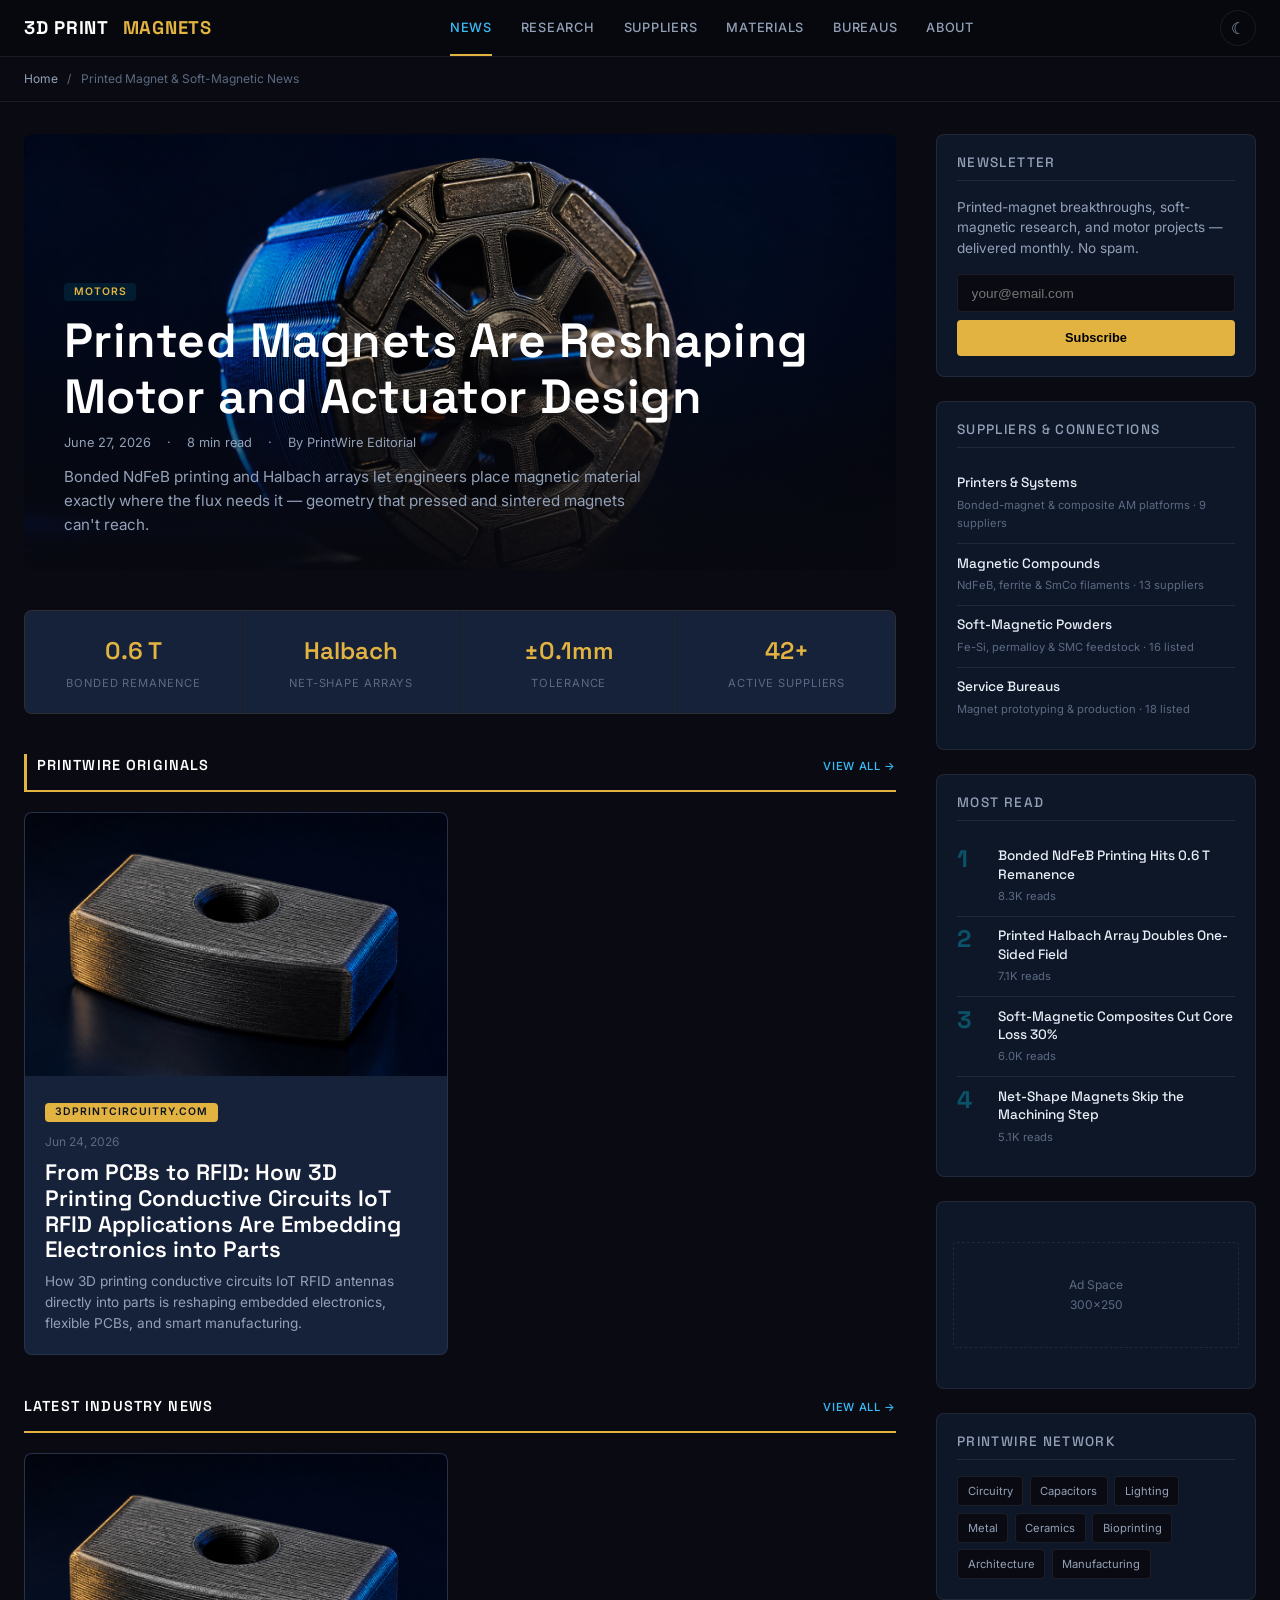
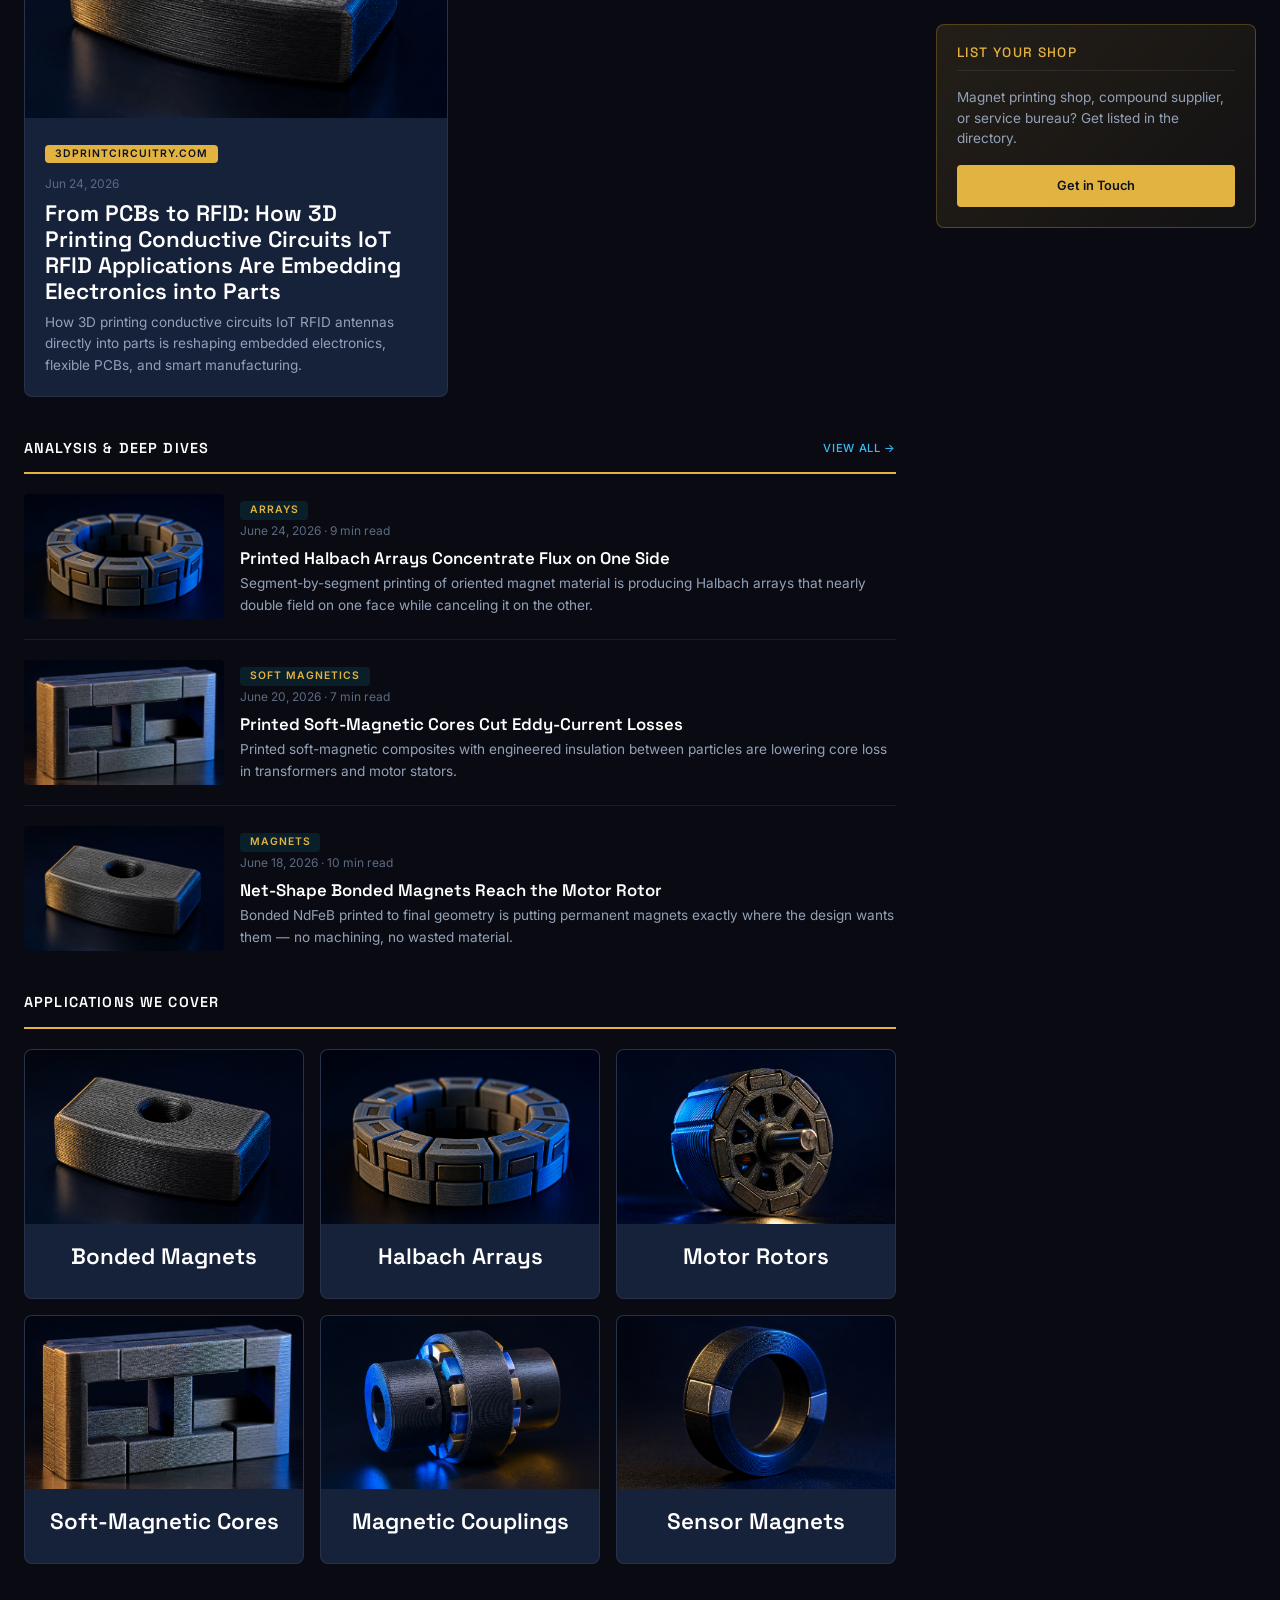
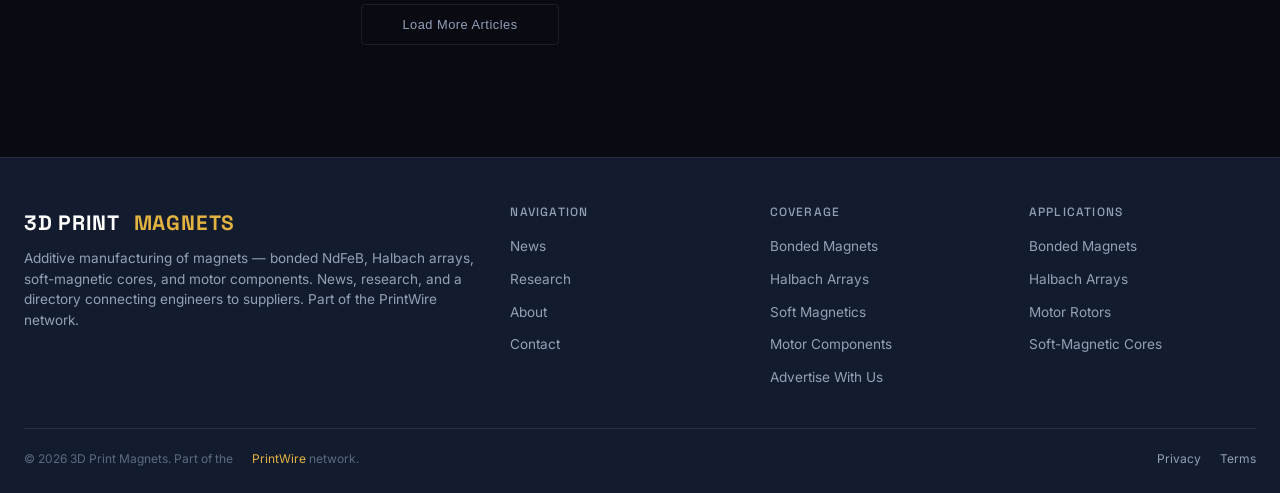
==== commit 8e0bdd30: "Unique per-site topical imagery: 9 distinct AI-generated images, homepage+sections rewired, old shar" ====
--- a/static/index.html
+++ b/static/index.html
@@ -3,24 +3,23 @@
 <head>
   <meta charset="UTF-8">
   <meta name="viewport" content="width=device-width, initial-scale=1.0">
-  <meta name="description" content="3D Print Magnets: additive manufacturing for electronics — printed enclosures, antennas, connectors, coils, and conductive structures. News, research, and a directory connecting engineers to suppliers.">
-  <title>3D Print Magnets — Electronics Additive Manufacturing News &amp; Suppliers</title>
+  <meta name="description" content="3D Print Magnets: additive manufacturing of magnets — bonded NdFeB, Halbach arrays, soft-magnetic cores, and motor components. News, research, and a supplier directory.">
+  <title>3D Print Magnets — Bonded &amp; Soft-Magnetic AM News &amp; Suppliers</title>
   <link rel="preconnect" href="https://fonts.googleapis.com">
   <link rel="preconnect" href="https://fonts.gstatic.com" crossorigin>
   <link href="https://fonts.googleapis.com/css2?family=Space+Grotesk:wght@500;600;700&family=Inter:wght@400;500;600&display=swap" rel="stylesheet">
   <link rel="stylesheet" href="css/editorial.css">
   <link rel="icon" type="image/svg+xml" href="/favicon.svg">
   <meta property="og:type" content="website">
-  <meta property="og:title" content="3D Print Magnets — Electronics Additive Manufacturing News &amp; Suppliers">
-  <meta property="og:description" content="3D Print Magnets: additive manufacturing for electronics — printed enclosures, antennas, connectors, coils, and conductive structures. News, research, and a supplier directory.">
-  <meta property="og:image" content="https://3dprintmagnets.com/images/03_antenna.png">
+  <meta property="og:title" content="3D Print Magnets — Bonded &amp; Soft-Magnetic AM News &amp; Suppliers">
+  <meta property="og:description" content="3D Print Magnets: additive manufacturing of magnets — bonded NdFeB, Halbach arrays, soft-magnetic cores, and motor components. News, research, and a supplier directory.">
+  <meta property="og:image" content="https://3dprintmagnets.com/images/m03_motor_rotor.png">
   <meta property="og:url" content="https://3dprintmagnets.com/">
   <meta name="twitter:card" content="summary_large_image">
-  <meta name="twitter:image" content="https://3dprintmagnets.com/images/03_antenna.png">
+  <meta name="twitter:image" content="https://3dprintmagnets.com/images/m03_motor_rotor.png">
 </head>
 <body>
 
-<!-- ── Header ─────────────────────────────────── -->
 <header class="ed-header">
   <div class="ed-header-inner">
     <a href="index.html" class="ed-logo">
@@ -39,22 +38,19 @@
   </div>
 </header>
 
-<!-- ── Breadcrumbs ────────────────────────────── -->
 <div class="ed-breadcrumbs">
-  <a href="index.html">Home</a> <span>/</span> Electronics Additive Manufacturing News
+  <a href="index.html">Home</a> <span>/</span> Printed Magnet &amp; Soft-Magnetic News
 </div>
 
-<!-- ── Main Layout ────────────────────────────── -->
 <div class="ed-layout">
   <div class="ed-main">
 
-    <!-- Featured Story -->
     <article class="ed-hero">
-      <img src="images/03_antenna.png" alt="3D printed antenna structure">
+      <img src="images/m03_motor_rotor.png" alt="3D printed motor rotor with embedded magnets">
       <div class="ed-hero-overlay"></div>
       <div class="ed-hero-content">
-        <span class="ed-badge">RF &amp; Antennas</span>
-        <h1><a href="#">Printed Antennas Move From Prototype to Production RF</a></h1>
+        <span class="ed-badge">Motors</span>
+        <h1><a href="#">Printed Magnets Are Reshaping Motor and Actuator Design</a></h1>
         <div class="ed-hero-meta">
           <span>June 27, 2026</span>
           <span>·</span>
@@ -62,31 +58,29 @@
           <span>·</span>
           <span>By PrintWire Editorial</span>
         </div>
-        <p class="ed-hero-excerpt">Conformal, low-mass, and tunable — additively manufactured antennas and RF structures are reaching the performance thresholds that qualify them for shipping hardware.</p>
+        <p class="ed-hero-excerpt">Bonded NdFeB printing and Halbach arrays let engineers place magnetic material exactly where the flux needs it — geometry that pressed and sintered magnets can't reach.</p>
       </div>
     </article>
 
-    <!-- Stats Bar -->
     <div class="ed-stats">
       <div class="ed-stat">
-        <div class="ed-stat-value">&lt;50µm</div>
-        <div class="ed-stat-label">Trace Resolution</div>
+        <div class="ed-stat-value">0.6 T</div>
+        <div class="ed-stat-label">Bonded Remanence</div>
       </div>
       <div class="ed-stat">
-        <div class="ed-stat-value">6+ layer</div>
-        <div class="ed-stat-label">Multilayer Boards</div>
+        <div class="ed-stat-value">Halbach</div>
+        <div class="ed-stat-label">Net-Shape Arrays</div>
       </div>
       <div class="ed-stat">
-        <div class="ed-stat-value">&gt;1M S/m</div>
-        <div class="ed-stat-label">Ink Conductivity</div>
+        <div class="ed-stat-value">±0.1mm</div>
+        <div class="ed-stat-label">Tolerance</div>
       </div>
       <div class="ed-stat">
-        <div class="ed-stat-value">74+</div>
+        <div class="ed-stat-value">42+</div>
         <div class="ed-stat-label">Active Suppliers</div>
       </div>
     </div>
 
-    <!-- PrintWire Originals — network-wide originals (featured) -->
     <div class="ed-section-label" style="border-left:3px solid var(--accent);padding-left:0.6rem;">
       PrintWire Originals
       <a href="/articles/">View All &rarr;</a>
@@ -95,7 +89,6 @@
       <div style="grid-column:1/-1;text-align:center;padding:2rem;color:var(--text-faint);">Loading PrintWire articles…</div>
     </div>
 
-    <!-- Latest News — PrintWire + industry (RSS) -->
     <div class="ed-section-label">
       Latest Industry News
       <a href="#">View All &rarr;</a>
@@ -104,86 +97,81 @@
       <div style="grid-column: 1/-1; text-align:center; padding:2rem; color:var(--text-faint);">Loading latest news…</div>
     </div>
 
-    <!-- Analysis & Deep Dives -->
     <div class="ed-section-label">
       Analysis &amp; Deep Dives
       <a href="#">View All &rarr;</a>
     </div>
     <div class="ed-list">
       <article class="ed-list-item">
-        <img src="images/06_processor_heatsink.png" alt="Printed processor heatsink">
-        <div>
-          <span class="ed-badge">Thermal</span>
+        <img src="images/m02_halbach.png" alt="Printed Halbach array">
+        <div>
+          <span class="ed-badge">Arrays</span>
           <div class="ed-card-meta">June 24, 2026 · 9 min read</div>
-          <h3><a href="#">Printed Heatsinks: Lattice Geometry Beats Extruded Aluminum</a></h3>
-          <p class="ed-card-excerpt">Topology-optimized, additively manufactured heatsinks are outperforming machined baselines on watts-per-gram — and fitting geometry that extrusion never could.</p>
+          <h3><a href="#">Printed Halbach Arrays Concentrate Flux on One Side</a></h3>
+          <p class="ed-card-excerpt">Segment-by-segment printing of oriented magnet material is producing Halbach arrays that nearly double field on one face while canceling it on the other.</p>
         </div>
       </article>
       <article class="ed-list-item">
-        <img src="images/09_transformer_bobbin.png" alt="Printed transformer bobbin">
-        <div>
-          <span class="ed-badge">Power</span>
+        <img src="images/m04_soft_core.png" alt="Soft-magnetic core">
+        <div>
+          <span class="ed-badge">Soft Magnetics</span>
           <div class="ed-card-meta">June 20, 2026 · 7 min read</div>
-          <h3><a href="#">Custom Coil Formers and Bobbins Without Tooling</a></h3>
-          <p class="ed-card-excerpt">Short-run power electronics teams are printing bobbins, coil formers, and creepage barriers to spec — skipping the injection-mold lead time entirely.</p>
+          <h3><a href="#">Printed Soft-Magnetic Cores Cut Eddy-Current Losses</a></h3>
+          <p class="ed-card-excerpt">Printed soft-magnetic composites with engineered insulation between particles are lowering core loss in transformers and motor stators.</p>
         </div>
       </article>
       <article class="ed-list-item">
-        <img src="images/01_pcb_infill.png" alt="Printed PCB structure">
-        <div>
-          <span class="ed-badge">Conductive</span>
+        <img src="images/m01_bonded_magnet.png" alt="Bonded printed magnet">
+        <div>
+          <span class="ed-badge">Magnets</span>
           <div class="ed-card-meta">June 18, 2026 · 10 min read</div>
-          <h3><a href="#">Multi-Material Printing Puts Traces Inside the Part</a></h3>
-          <p class="ed-card-excerpt">Co-deposited conductive ink and dielectric are turning structural parts into circuits — embedding interconnect where a board and a housing used to be two components.</p>
+          <h3><a href="#">Net-Shape Bonded Magnets Reach the Motor Rotor</a></h3>
+          <p class="ed-card-excerpt">Bonded NdFeB printed to final geometry is putting permanent magnets exactly where the design wants them — no machining, no wasted material.</p>
         </div>
       </article>
     </div>
 
-    <!-- Applications -->
     <div class="ed-section-label">
       Applications We Cover
     </div>
     <div class="ed-card-grid" style="grid-template-columns: repeat(3, 1fr); gap: 1rem; margin-bottom: 2.5rem;">
       <a href="#" class="ed-card" style="text-align:center;">
-        <img class="ed-card-img" src="images/01_pcb_infill.png" alt="PCB Structures">
-        <div class="ed-card-body"><h3>PCB Structures</h3></div>
-      </a>
-      <a href="#" class="ed-card" style="text-align:center;">
-        <img class="ed-card-img" src="images/01_enclosure.png" alt="Enclosures">
-        <div class="ed-card-body"><h3>Enclosures</h3></div>
-      </a>
-      <a href="#" class="ed-card" style="text-align:center;">
-        <img class="ed-card-img" src="images/04_connector.png" alt="Connectors">
-        <div class="ed-card-body"><h3>Connectors</h3></div>
-      </a>
-      <a href="#" class="ed-card" style="text-align:center;">
-        <img class="ed-card-img" src="images/03_antenna.png" alt="Antennas & RF">
-        <div class="ed-card-body"><h3>Antennas &amp; RF</h3></div>
-      </a>
-      <a href="#" class="ed-card" style="text-align:center;">
-        <img class="ed-card-img" src="images/05_coil_former.png" alt="Coils & Inductors">
-        <div class="ed-card-body"><h3>Coils &amp; Inductors</h3></div>
-      </a>
-      <a href="#" class="ed-card" style="text-align:center;">
-        <img class="ed-card-img" src="images/10_sensor_shield.png" alt="Sensor Mounts">
-        <div class="ed-card-body"><h3>Sensor Mounts</h3></div>
-      </a>
-    </div>
-
-    <!-- Load More -->
+        <img class="ed-card-img" src="images/m01_bonded_magnet.png" alt="Bonded Magnets">
+        <div class="ed-card-body"><h3>Bonded Magnets</h3></div>
+      </a>
+      <a href="#" class="ed-card" style="text-align:center;">
+        <img class="ed-card-img" src="images/m02_halbach.png" alt="Halbach Arrays">
+        <div class="ed-card-body"><h3>Halbach Arrays</h3></div>
+      </a>
+      <a href="#" class="ed-card" style="text-align:center;">
+        <img class="ed-card-img" src="images/m03_motor_rotor.png" alt="Motor Rotors">
+        <div class="ed-card-body"><h3>Motor Rotors</h3></div>
+      </a>
+      <a href="#" class="ed-card" style="text-align:center;">
+        <img class="ed-card-img" src="images/m04_soft_core.png" alt="Soft-Magnetic Cores">
+        <div class="ed-card-body"><h3>Soft-Magnetic Cores</h3></div>
+      </a>
+      <a href="#" class="ed-card" style="text-align:center;">
+        <img class="ed-card-img" src="images/m06_mag_coupling.png" alt="Magnetic Couplings">
+        <div class="ed-card-body"><h3>Magnetic Couplings</h3></div>
+      </a>
+      <a href="#" class="ed-card" style="text-align:center;">
+        <img class="ed-card-img" src="images/m08_sensor_ring.png" alt="Sensor Magnets">
+        <div class="ed-card-body"><h3>Sensor Magnets</h3></div>
+      </a>
+    </div>
+
     <div class="ed-load-more">
       <button>Load More Articles</button>
     </div>
 
   </div>
 
-  <!-- ── Sidebar ─────────────────────────────── -->
   <aside class="ed-sidebar">
 
-    <!-- Newsletter -->
     <div class="ed-sidebar-block ed-newsletter">
       <h4>Newsletter</h4>
-      <p>Printed-electronics breakthroughs, conductive-ink research, and RF projects — delivered monthly. No spam.</p>
+      <p>Printed-magnet breakthroughs, soft-magnetic research, and motor projects — delivered monthly. No spam.</p>
       <form action="https://api.web3forms.com/submit" method="POST" onsubmit="this.querySelector('button').textContent='Subscribed!';this.querySelector('button').disabled=true;">
         <input type="hidden" name="access_key" value="6f33053b-6d08-414b-9615-665f88c98da8">
         <input type="hidden" name="subject" value="Newsletter Signup — 3dprintmagnets.com">
@@ -193,81 +181,77 @@
       </form>
     </div>
 
-    <!-- Suppliers & Connections -->
     <div class="ed-sidebar-block" id="suppliers">
       <h4>Suppliers &amp; Connections</h4>
       <div class="ed-popular-item">
         <div>
           <h3><a href="#">Printers &amp; Systems</a></h3>
-          <div class="ed-popular-meta">Multi-material, aerosol-jet &amp; FFF platforms · 12 suppliers</div>
-        </div>
-      </div>
-      <div class="ed-popular-item">
-        <div>
-          <h3><a href="#">Conductive Inks</a></h3>
-          <div class="ed-popular-meta">Silver, copper &amp; carbon nanotube inks · 17 suppliers</div>
-        </div>
-      </div>
-      <div class="ed-popular-item">
-        <div>
-          <h3><a href="#">Substrates &amp; Dielectrics</a></h3>
-          <div class="ed-popular-meta">Flexible films, high-temp resins &amp; ceramics · 21 listed</div>
+          <div class="ed-popular-meta">Bonded-magnet &amp; composite AM platforms · 9 suppliers</div>
+        </div>
+      </div>
+      <div class="ed-popular-item">
+        <div>
+          <h3><a href="#">Magnetic Compounds</a></h3>
+          <div class="ed-popular-meta">NdFeB, ferrite &amp; SmCo filaments · 13 suppliers</div>
+        </div>
+      </div>
+      <div class="ed-popular-item">
+        <div>
+          <h3><a href="#">Soft-Magnetic Powders</a></h3>
+          <div class="ed-popular-meta">Fe-Si, permalloy &amp; SMC feedstock · 16 listed</div>
         </div>
       </div>
       <div class="ed-popular-item">
         <div>
           <h3><a href="#">Service Bureaus</a></h3>
-          <div class="ed-popular-meta">Printed-electronics prototyping &amp; production · 24 listed</div>
-        </div>
-      </div>
-    </div>
-
-    <!-- Most Read -->
+          <div class="ed-popular-meta">Magnet prototyping &amp; production · 18 listed</div>
+        </div>
+      </div>
+    </div>
+
     <div class="ed-sidebar-block">
       <h4>Most Read</h4>
       <div class="ed-popular-item">
         <span class="ed-popular-num">1</span>
         <div>
-          <h3><a href="#">Copper Nanoparticle Inks Hit 1M S/m After Photonic Sintering</a></h3>
-          <div class="ed-popular-meta">9.4K reads</div>
+          <h3><a href="#">Bonded NdFeB Printing Hits 0.6 T Remanence</a></h3>
+          <div class="ed-popular-meta">8.3K reads</div>
         </div>
       </div>
       <div class="ed-popular-item">
         <span class="ed-popular-num">2</span>
         <div>
-          <h3><a href="#">Aerosol-Jet Printing Puts 20µm Traces on Curved Housings</a></h3>
-          <div class="ed-popular-meta">8.0K reads</div>
+          <h3><a href="#">Printed Halbach Array Doubles One-Sided Field</a></h3>
+          <div class="ed-popular-meta">7.1K reads</div>
         </div>
       </div>
       <div class="ed-popular-item">
         <span class="ed-popular-num">3</span>
         <div>
-          <h3><a href="#">Fully Printed Multilayer Boards Pass Thermal Cycling</a></h3>
-          <div class="ed-popular-meta">6.5K reads</div>
+          <h3><a href="#">Soft-Magnetic Composites Cut Core Loss 30%</a></h3>
+          <div class="ed-popular-meta">6.0K reads</div>
         </div>
       </div>
       <div class="ed-popular-item">
         <span class="ed-popular-num">4</span>
         <div>
-          <h3><a href="#">Embedded Antennas Cut RF Module Footprint by 40%</a></h3>
-          <div class="ed-popular-meta">5.8K reads</div>
-        </div>
-      </div>
-    </div>
-
-    <!-- Ad Placeholder -->
+          <h3><a href="#">Net-Shape Magnets Skip the Machining Step</a></h3>
+          <div class="ed-popular-meta">5.1K reads</div>
+        </div>
+      </div>
+    </div>
+
     <div class="ed-sidebar-block" style="text-align:center; color: var(--text-faint); font-size: 0.75rem; padding: 2.5rem 1rem;">
       <div style="border: 1px dashed var(--border); border-radius: 4px; padding: 2rem 1rem;">
         Ad Space<br>300×250
       </div>
     </div>
 
-    <!-- Network Links -->
     <div class="ed-sidebar-block">
       <h4>PrintWire Network</h4>
       <div class="ed-network-links">
+        <a href="https://3dprintcircuitry.com">Circuitry</a>
         <a href="https://3dprintcapacitors.com">Capacitors</a>
-        <a href="https://3dprintmagnets.com">Magnets</a>
         <a href="https://3dprintlight.com">Lighting</a>
         <a href="https://dmls3d.com">Metal</a>
         <a href="https://3dprintceramics.com">Ceramics</a>
@@ -277,22 +261,20 @@
       </div>
     </div>
 
-    <!-- Studio CTA -->
     <div class="ed-sidebar-block" style="background: linear-gradient(135deg, rgba(227,179,65,0.12), rgba(227,179,65,0.04)); border-color: var(--border-accent);">
       <h4 style="color: var(--accent);">List Your Shop</h4>
-      <p style="font-size: 0.85rem; color: var(--text-dim); margin-bottom: 1rem; line-height: 1.5;">Printed-electronics shop, ink supplier, or service bureau? Get listed in the directory.</p>
+      <p style="font-size: 0.85rem; color: var(--text-dim); margin-bottom: 1rem; line-height: 1.5;">Magnet printing shop, compound supplier, or service bureau? Get listed in the directory.</p>
       <a href="contact.html" style="display:block;text-align:center;padding:0.65rem;background:var(--accent);border-radius:4px;color:#0B1220;font-weight:600;font-size:0.8rem;transition:background 0.25s;" onmouseover="this.style.background='var(--accent-dark)'" onmouseout="this.style.background='var(--accent)'">Get in Touch</a>
     </div>
 
   </aside>
 </div>
 
-<!-- ── Footer ─────────────────────────────────── -->
 <footer class="ed-footer">
   <div class="ed-footer-inner">
     <div class="ed-footer-brand">
       <div class="ed-logo" style="font-size:1.3rem; margin-bottom: 0.5rem;">3D&nbsp;PRINT&nbsp;<span class="ed-logo-accent">MAGNETS</span></div>
-      <p>Additive manufacturing for electronics — printed enclosures, antennas, connectors, coils, and conductive structures. News, research, and a directory connecting engineers to suppliers. Part of the PrintWire network.</p>
+      <p>Additive manufacturing of magnets — bonded NdFeB, Halbach arrays, soft-magnetic cores, and motor components. News, research, and a directory connecting engineers to suppliers. Part of the PrintWire network.</p>
     </div>
     <div>
       <h4>Navigation</h4>
@@ -306,19 +288,20 @@
     <div>
       <h4>Coverage</h4>
       <ul>
-        <li><a href="#">Printed Electronics</a></li>
-        <li><a href="#">Conductive Inks</a></li>
-        <li><a href="#">RF &amp; Antennas</a></li>
+        <li><a href="#">Bonded Magnets</a></li>
+        <li><a href="#">Halbach Arrays</a></li>
+        <li><a href="#">Soft Magnetics</a></li>
+        <li><a href="#">Motor Components</a></li>
         <li><a href="advertise.html">Advertise With Us</a></li>
       </ul>
     </div>
     <div>
       <h4>Applications</h4>
       <ul>
-        <li><a href="#">PCB Structures</a></li>
-        <li><a href="#">Enclosures</a></li>
-        <li><a href="#">Connectors</a></li>
-        <li><a href="#">Coils &amp; Inductors</a></li>
+        <li><a href="#">Bonded Magnets</a></li>
+        <li><a href="#">Halbach Arrays</a></li>
+        <li><a href="#">Motor Rotors</a></li>
+        <li><a href="#">Soft-Magnetic Cores</a></li>
       </ul>
     </div>
   </div>
@@ -332,12 +315,10 @@
 </footer>
 
 <script>
-// ── Mobile nav toggle ──
 document.querySelector('.ed-nav-toggle')?.addEventListener('click', () => {
   document.querySelector('.ed-nav').classList.toggle('open');
 });
 
-// ── Theme toggle (light/dark) — dark default ──
 (function() {
   const btn = document.getElementById('themeToggle');
   const root = document.documentElement;
@@ -355,15 +336,14 @@
   });
 })();
 
-// ── News Feed: network-wide PrintWire Originals + industry RSS ──
 (function() {
   var grid = document.getElementById('newsGrid');
   var orig = document.getElementById('pwOriginals');
 
   var feeds = [
-    { url: 'https://news.google.com/rss/search?q=3D+printed+electronics+additive+manufacturing&hl=en-US&gl=US&ceid=US:en', name: 'Google News' },
-    { url: 'https://news.google.com/rss/search?q=printed+electronics+conductive+ink+aerosol+jet&hl=en-US&gl=US&ceid=US:en', name: 'Google News' },
-    { url: 'https://news.google.com/rss/search?q=3D+printed+antenna+RF+PCB&hl=en-US&gl=US&ceid=US:en', name: 'Google News' },
+    { url: 'https://news.google.com/rss/search?q=3D+printed+magnet+additive+manufacturing&hl=en-US&gl=US&ceid=US:en', name: 'Google News' },
+    { url: 'https://news.google.com/rss/search?q=bonded+NdFeB+printed+magnet+Halbach&hl=en-US&gl=US&ceid=US:en', name: 'Google News' },
+    { url: 'https://news.google.com/rss/search?q=additive+manufacturing+electric+motor+magnet&hl=en-US&gl=US&ceid=US:en', name: 'Google News' },
     { url: 'https://3dprintingindustry.com/feed/', name: '3DPI' }
   ];
 
@@ -372,11 +352,7 @@
   var localArts = [];
   var loaded = 0;
   var total = feeds.length;
-  var fallbackImgs = [
-    'images/01_pcb_infill.png','images/03_antenna.png','images/04_connector.png',
-    'images/05_coil_former.png','images/06_processor_heatsink.png','images/09_transformer_bobbin.png',
-    'images/10_sensor_shield.png','images/01_enclosure.png'
-  ];
+  var fallbackImgs = ['images/m01_bonded_magnet.png','images/m02_halbach.png','images/m03_motor_rotor.png','images/m04_soft_core.png','images/m05_mag_lattice.png','images/m06_mag_coupling.png','images/m07_flux_guide.png','images/m08_sensor_ring.png','images/m09_field_lines.png'];
 
   function stripHtml(html) {
     var d = document.createElement('div'); d.innerHTML = html;
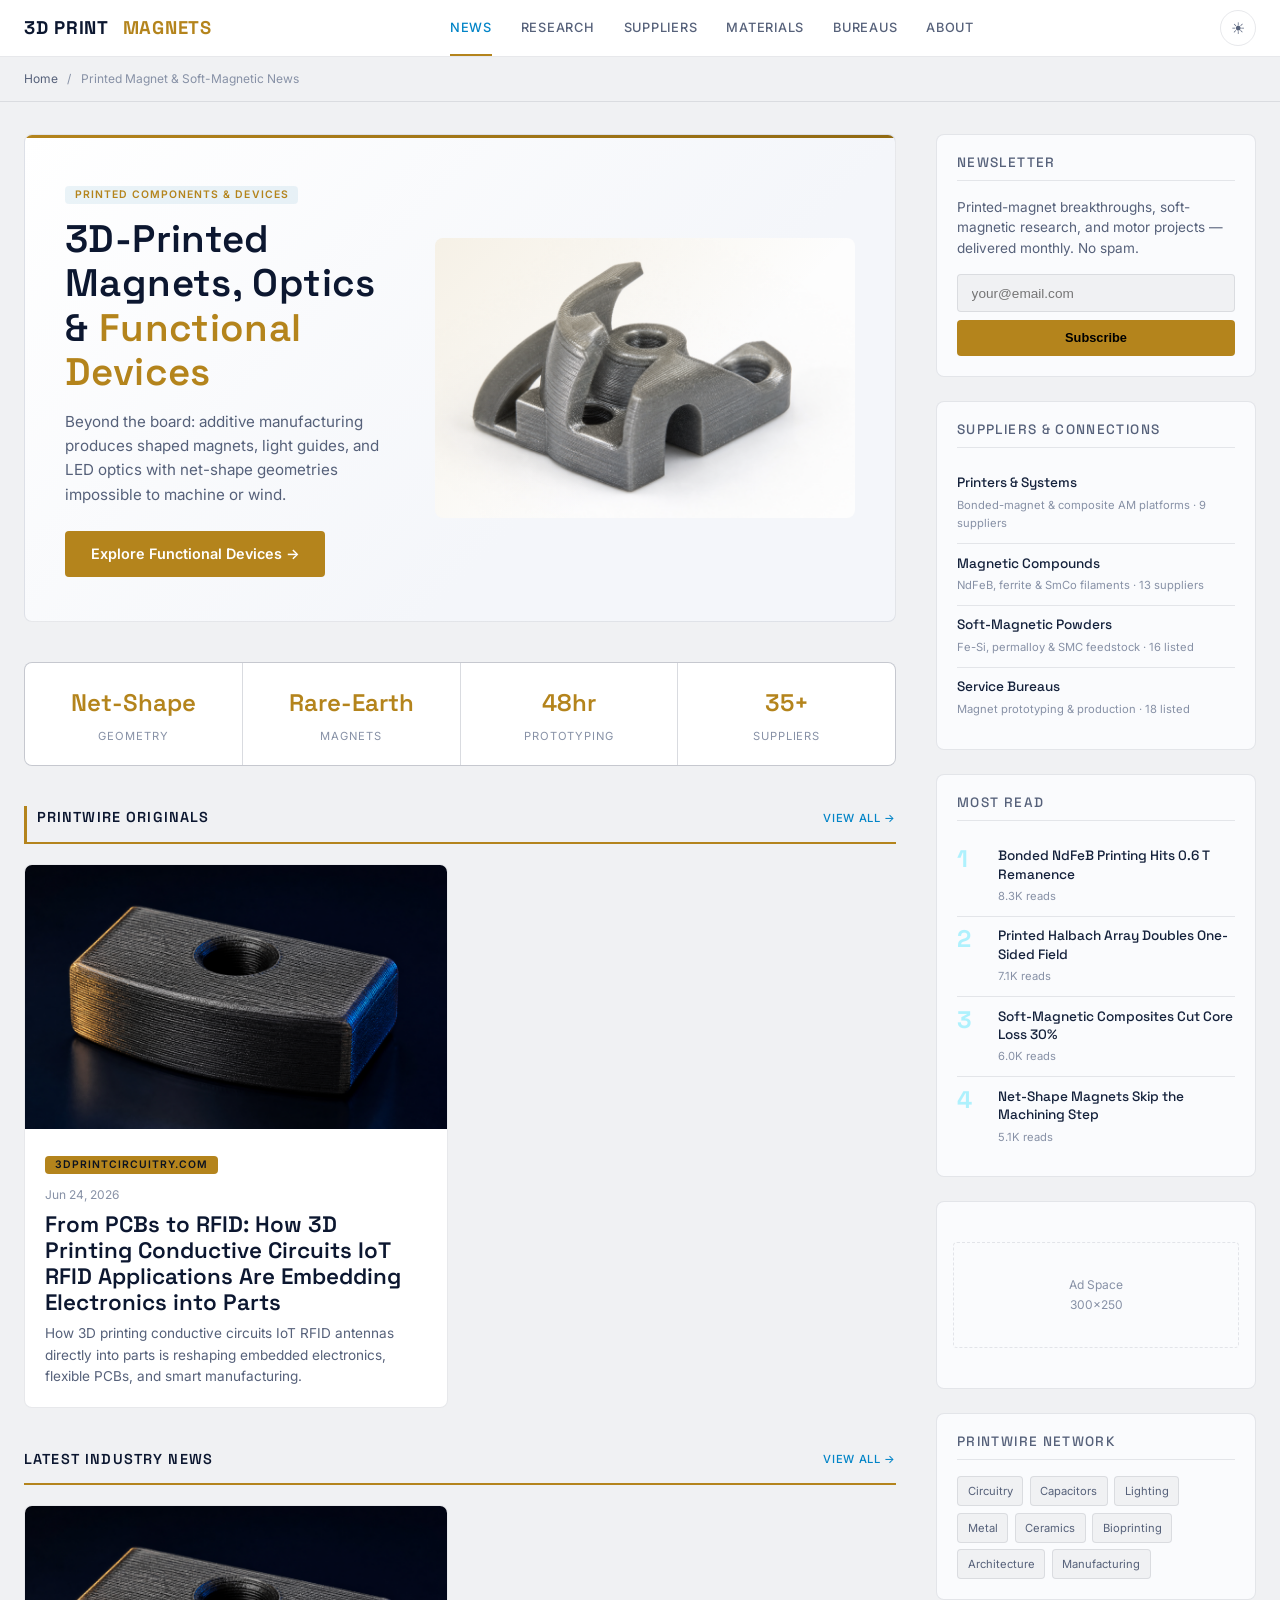
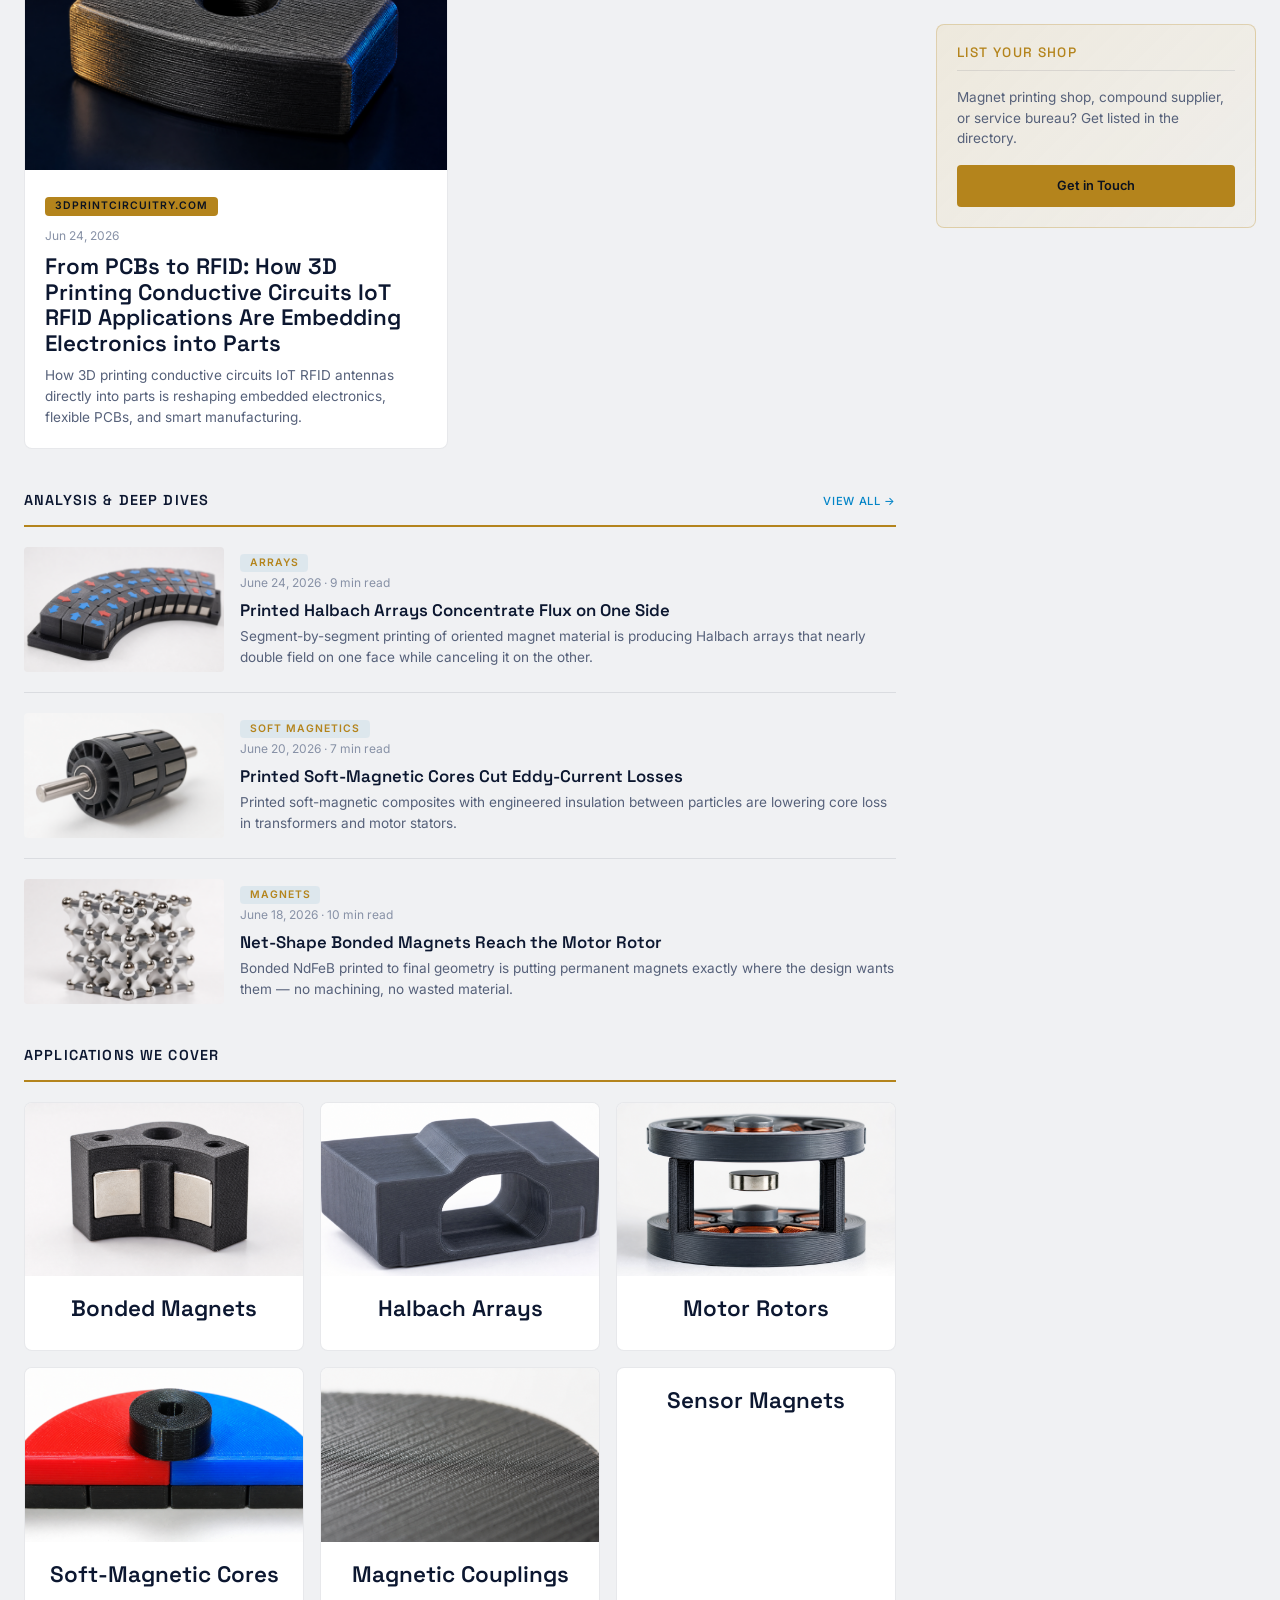
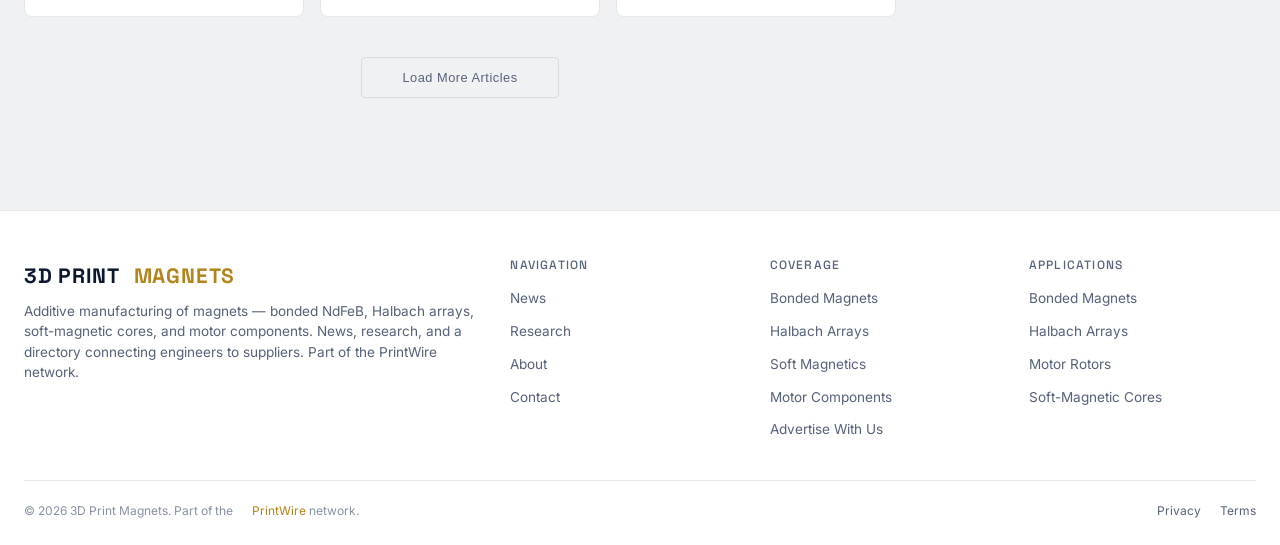
==== commit 5fe33a70: "Diversify: market-targeted variant layout, unique per-site gpt-image-2 imagery (no repeats), light/d" ====
--- a/static/index.html
+++ b/static/index.html
@@ -13,10 +13,10 @@
   <meta property="og:type" content="website">
   <meta property="og:title" content="3D Print Magnets — Bonded &amp; Soft-Magnetic AM News &amp; Suppliers">
   <meta property="og:description" content="3D Print Magnets: additive manufacturing of magnets — bonded NdFeB, Halbach arrays, soft-magnetic cores, and motor components. News, research, and a supplier directory.">
-  <meta property="og:image" content="https://3dprintmagnets.com/images/m03_motor_rotor.png">
+  <meta property="og:image" content="https://3dprintmagnets.com/images/mg01_hero_magnet.png">
   <meta property="og:url" content="https://3dprintmagnets.com/">
   <meta name="twitter:card" content="summary_large_image">
-  <meta name="twitter:image" content="https://3dprintmagnets.com/images/m03_motor_rotor.png">
+  <meta name="twitter:image" content="https://3dprintmagnets.com/images/mg01_hero_magnet.png">
 </head>
 <body>
 
@@ -45,40 +45,23 @@
 <div class="ed-layout">
   <div class="ed-main">
 
-    <article class="ed-hero">
-      <img src="images/m03_motor_rotor.png" alt="3D printed motor rotor with embedded magnets">
-      <div class="ed-hero-overlay"></div>
-      <div class="ed-hero-content">
-        <span class="ed-badge">Motors</span>
-        <h1><a href="#">Printed Magnets Are Reshaping Motor and Actuator Design</a></h1>
-        <div class="ed-hero-meta">
-          <span>June 27, 2026</span>
-          <span>·</span>
-          <span>8 min read</span>
-          <span>·</span>
-          <span>By PrintWire Editorial</span>
-        </div>
-        <p class="ed-hero-excerpt">Bonded NdFeB printing and Halbach arrays let engineers place magnetic material exactly where the flux needs it — geometry that pressed and sintered magnets can't reach.</p>
+    <article class="ed-hero-split">
+      <div class="ed-hero-split-text">
+        <span class="ed-badge">Printed Components & Devices</span>
+        <h1>3D-Printed Magnets, Optics &amp; <span class="ed-logo-accent">Functional Devices</span></h1>
+        <p class="ed-hero-excerpt">Beyond the board: additive manufacturing produces shaped magnets, light guides, and LED optics with net-shape geometries impossible to machine or wind.</p>
+        <a href="/articles/" class="ed-hero-cta">Explore Functional Devices &rarr;</a>
+      </div>
+      <div class="ed-hero-visual">
+        <img src="images/mg01_hero_magnet.png" alt="Printed Components & Devices">
       </div>
     </article>
 
     <div class="ed-stats">
-      <div class="ed-stat">
-        <div class="ed-stat-value">0.6 T</div>
-        <div class="ed-stat-label">Bonded Remanence</div>
-      </div>
-      <div class="ed-stat">
-        <div class="ed-stat-value">Halbach</div>
-        <div class="ed-stat-label">Net-Shape Arrays</div>
-      </div>
-      <div class="ed-stat">
-        <div class="ed-stat-value">±0.1mm</div>
-        <div class="ed-stat-label">Tolerance</div>
-      </div>
-      <div class="ed-stat">
-        <div class="ed-stat-value">42+</div>
-        <div class="ed-stat-label">Active Suppliers</div>
-      </div>
+      <div class="ed-stat"><div class="ed-stat-value">Net-Shape</div><div class="ed-stat-label">Geometry</div></div>
+      <div class="ed-stat"><div class="ed-stat-value">Rare-Earth</div><div class="ed-stat-label">Magnets</div></div>
+      <div class="ed-stat"><div class="ed-stat-value">48hr</div><div class="ed-stat-label">Prototyping</div></div>
+      <div class="ed-stat"><div class="ed-stat-value">35+</div><div class="ed-stat-label">Suppliers</div></div>
     </div>
 
     <div class="ed-section-label" style="border-left:3px solid var(--accent);padding-left:0.6rem;">
@@ -103,7 +86,7 @@
     </div>
     <div class="ed-list">
       <article class="ed-list-item">
-        <img src="images/m02_halbach.png" alt="Printed Halbach array">
+        <img src="images/mg02_halbach.png" alt="Printed Halbach array">
         <div>
           <span class="ed-badge">Arrays</span>
           <div class="ed-card-meta">June 24, 2026 · 9 min read</div>
@@ -112,7 +95,7 @@
         </div>
       </article>
       <article class="ed-list-item">
-        <img src="images/m04_soft_core.png" alt="Soft-magnetic core">
+        <img src="images/mg03_motor_rotor.png" alt="Soft-magnetic core">
         <div>
           <span class="ed-badge">Soft Magnetics</span>
           <div class="ed-card-meta">June 20, 2026 · 7 min read</div>
@@ -121,7 +104,7 @@
         </div>
       </article>
       <article class="ed-list-item">
-        <img src="images/m01_bonded_magnet.png" alt="Bonded printed magnet">
+        <img src="images/mg04_magnetic_lattice.png" alt="Bonded printed magnet">
         <div>
           <span class="ed-badge">Magnets</span>
           <div class="ed-card-meta">June 18, 2026 · 10 min read</div>
@@ -136,27 +119,27 @@
     </div>
     <div class="ed-card-grid" style="grid-template-columns: repeat(3, 1fr); gap: 1rem; margin-bottom: 2.5rem;">
       <a href="#" class="ed-card" style="text-align:center;">
-        <img class="ed-card-img" src="images/m01_bonded_magnet.png" alt="Bonded Magnets">
+        <img class="ed-card-img" src="images/mg05_bonded_magnet.png" alt="Bonded Magnets">
         <div class="ed-card-body"><h3>Bonded Magnets</h3></div>
       </a>
       <a href="#" class="ed-card" style="text-align:center;">
-        <img class="ed-card-img" src="images/m02_halbach.png" alt="Halbach Arrays">
+        <img class="ed-card-img" src="images/mg06_field_shaping.png" alt="Halbach Arrays">
         <div class="ed-card-body"><h3>Halbach Arrays</h3></div>
       </a>
       <a href="#" class="ed-card" style="text-align:center;">
-        <img class="ed-card-img" src="images/m03_motor_rotor.png" alt="Motor Rotors">
+        <img class="ed-card-img" src="images/mg07_maglev.png" alt="Motor Rotors">
         <div class="ed-card-body"><h3>Motor Rotors</h3></div>
       </a>
       <a href="#" class="ed-card" style="text-align:center;">
-        <img class="ed-card-img" src="images/m04_soft_core.png" alt="Soft-Magnetic Cores">
+        <img class="ed-card-img" src="images/mg08_sensor_magnet.png" alt="Soft-Magnetic Cores">
         <div class="ed-card-body"><h3>Soft-Magnetic Cores</h3></div>
       </a>
       <a href="#" class="ed-card" style="text-align:center;">
-        <img class="ed-card-img" src="images/m06_mag_coupling.png" alt="Magnetic Couplings">
+        <img class="ed-card-img" src="images/mg09_magnet_macro.png" alt="Magnetic Couplings">
         <div class="ed-card-body"><h3>Magnetic Couplings</h3></div>
       </a>
       <a href="#" class="ed-card" style="text-align:center;">
-        <img class="ed-card-img" src="images/m08_sensor_ring.png" alt="Sensor Magnets">
+        
         <div class="ed-card-body"><h3>Sensor Magnets</h3></div>
       </a>
     </div>
@@ -329,7 +312,7 @@
     btn.title = theme === 'dark' ? 'Switch to light mode' : 'Switch to dark mode';
   }
   const saved = localStorage.getItem('ed-theme');
-  setTheme(saved || 'dark');
+  setTheme(saved || 'light');
   btn.addEventListener('click', () => {
     const current = root.getAttribute('data-theme') || 'dark';
     setTheme(current === 'dark' ? 'light' : 'dark');
--- a/static/css/editorial.css
+++ b/static/css/editorial.css
@@ -777,3 +777,44 @@
 .ed-footer li a:hover, .ed-footer-bottom a:hover { color: var(--link) !important; }
 .ed-nav a:hover, .ed-nav a.active { color: var(--link) !important; }
 .ed-network-links a:hover, .ed-theme-toggle:hover { border-color: var(--link) !important; color: var(--link) !important; }
+
+/* variant: two-column split hero */
+.ed-hero-split {
+  display: grid;
+  grid-template-columns: 1fr 420px;
+  gap: 2.5rem;
+  align-items: center;
+  background: linear-gradient(135deg, var(--bg-card) 0%, var(--bg) 65%);
+  border: 1px solid var(--border);
+  border-radius: var(--radius);
+  padding: 2.75rem 2.5rem;
+  margin-bottom: 2.5rem;
+  position: relative;
+  overflow: hidden;
+}
+.ed-hero-split::before {
+  content: ''; position: absolute; top: 0; left: 0; right: 0; height: 3px;
+  background: linear-gradient(90deg, var(--accent), var(--accent-dark));
+}
+.ed-hero-split h1 { font-size: 2.4rem; line-height: 1.15; margin: 0.75rem 0 0.5rem; }
+.ed-hero-split .ed-hero-excerpt { max-width: none; margin-top: 1rem; }
+.ed-hero-cta {
+  display: inline-block; margin-top: 1.5rem;
+  padding: 0.7rem 1.6rem; border-radius: var(--radius-sm);
+  background: var(--accent); color: #fff; font-weight: 600; font-size: 0.9rem;
+  transition: transform var(--transition), box-shadow var(--transition);
+}
+.ed-hero-cta:hover { transform: translateY(-2px); box-shadow: 0 6px 20px var(--accent-dim); }
+.ed-hero-visual {
+  position: relative; border-radius: var(--radius); overflow: hidden; aspect-ratio: 3/2;
+}
+.ed-hero-visual img { width: 100%; height: 100%; object-fit: cover; display: block; }
+.ed-hero-visual::after {
+  content: ''; position: absolute; inset: 0;
+  background: linear-gradient(135deg, var(--accent-dim) 0%, transparent 60%);
+}
+@media (max-width: 768px) {
+  .ed-hero-split { grid-template-columns: 1fr; padding: 1.75rem 1.5rem; }
+  .ed-hero-split h1 { font-size: 1.7rem; }
+  .ed-hero-visual { order: -1; }
+}
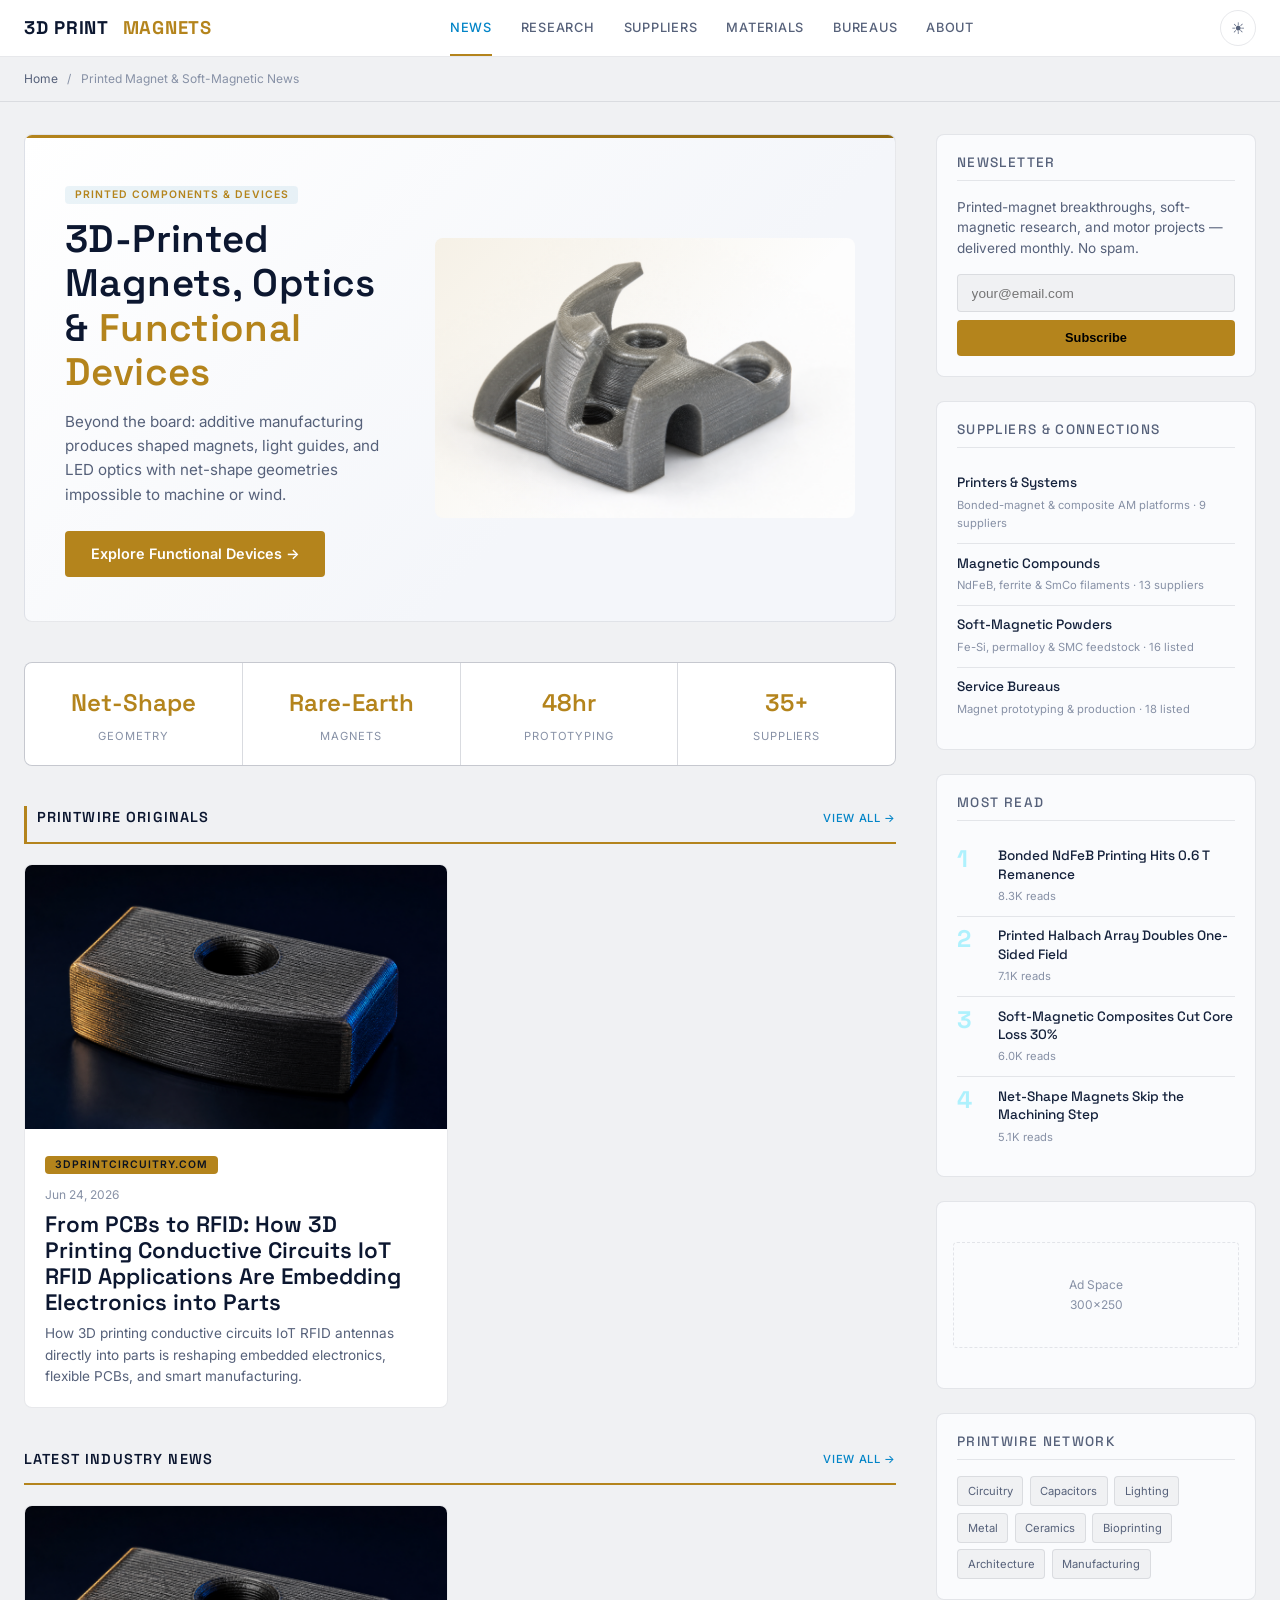
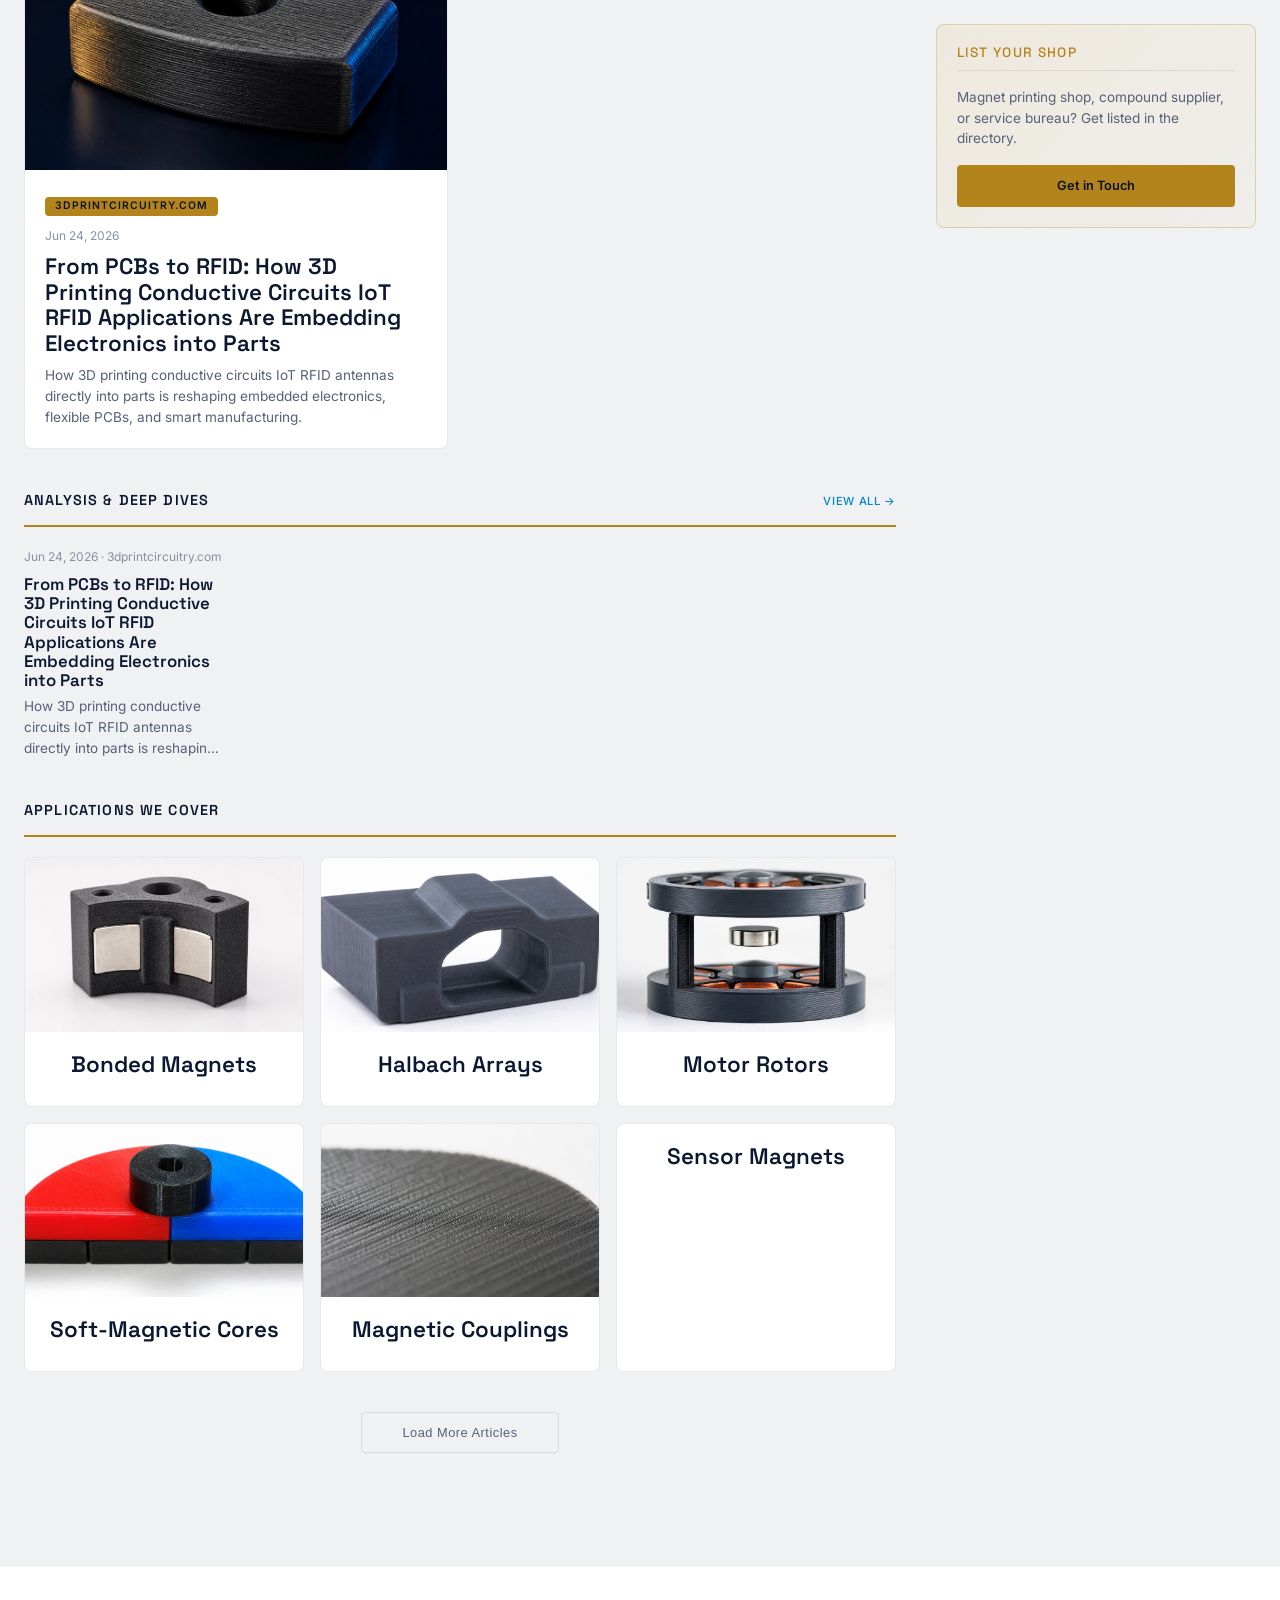
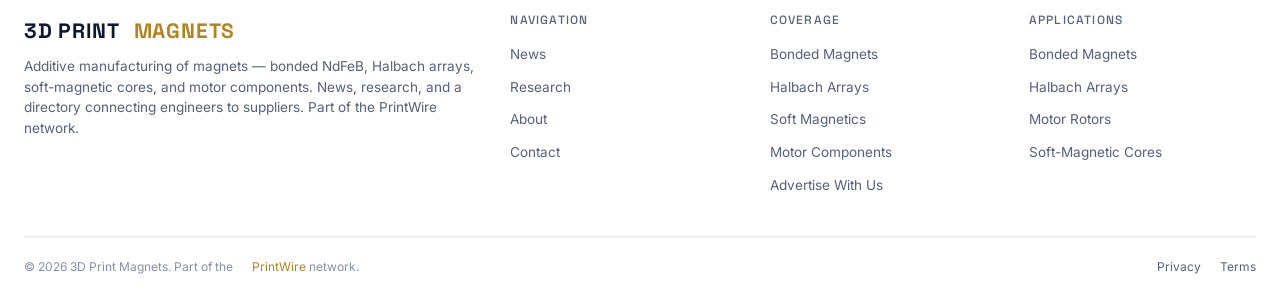
==== commit 6c21914c: "Wire up Analysis and Deep Dives section from network.json feed" ====
--- a/static/index.html
+++ b/static/index.html
@@ -82,36 +82,10 @@
 
     <div class="ed-section-label">
       Analysis &amp; Deep Dives
-      <a href="#">View All &rarr;</a>
-    </div>
-    <div class="ed-list">
-      <article class="ed-list-item">
-        <img src="images/mg02_halbach.png" alt="Printed Halbach array">
-        <div>
-          <span class="ed-badge">Arrays</span>
-          <div class="ed-card-meta">June 24, 2026 · 9 min read</div>
-          <h3><a href="#">Printed Halbach Arrays Concentrate Flux on One Side</a></h3>
-          <p class="ed-card-excerpt">Segment-by-segment printing of oriented magnet material is producing Halbach arrays that nearly double field on one face while canceling it on the other.</p>
-        </div>
-      </article>
-      <article class="ed-list-item">
-        <img src="images/mg03_motor_rotor.png" alt="Soft-magnetic core">
-        <div>
-          <span class="ed-badge">Soft Magnetics</span>
-          <div class="ed-card-meta">June 20, 2026 · 7 min read</div>
-          <h3><a href="#">Printed Soft-Magnetic Cores Cut Eddy-Current Losses</a></h3>
-          <p class="ed-card-excerpt">Printed soft-magnetic composites with engineered insulation between particles are lowering core loss in transformers and motor stators.</p>
-        </div>
-      </article>
-      <article class="ed-list-item">
-        <img src="images/mg04_magnetic_lattice.png" alt="Bonded printed magnet">
-        <div>
-          <span class="ed-badge">Magnets</span>
-          <div class="ed-card-meta">June 18, 2026 · 10 min read</div>
-          <h3><a href="#">Net-Shape Bonded Magnets Reach the Motor Rotor</a></h3>
-          <p class="ed-card-excerpt">Bonded NdFeB printed to final geometry is putting permanent magnets exactly where the design wants them — no machining, no wasted material.</p>
-        </div>
-      </article>
+      <a href="/articles/">View All &rarr;</a>
+    </div>
+    <div class="ed-list" id="pwDeepDives">
+      <div style="padding:1.5rem;color:var(--text-faint);">Loading analysis…</div>
     </div>
 
     <div class="ed-section-label">
@@ -330,6 +304,16 @@
     { url: 'https://3dprintingindustry.com/feed/', name: '3DPI' }
   ];
 
+    function bestImg(item){
+    var raw = '';
+    var html = item.content || item.description || '';
+    var m = html.match(/<img[^>]+src=["']([^"'>]+)["']/i);
+    if (m) raw = m[1];
+    if (!raw) raw = (item.enclosure && item.enclosure.link) || item.thumbnail || '';
+    if (!raw) return '';
+    var full = raw.replace(/-\d{2,4}x\d{2,4}(?=\.(jpg|jpeg|png|webp|gif)(\?|$))/i, '');
+    return 'https://wsrv.nl/?url=' + encodeURIComponent(full) + '&w=800&h=534&fit=cover&a=attention&output=jpg&q=82';
+  }
   var api = 'https://api.rss2json.com/v1/api.json?rss_url=';
   var rss = [];
   var localArts = [];
@@ -391,7 +375,7 @@
             rss.push({ title: item.title, link: item.link,
               desc: stripHtml(item.description).substring(0,140) + '…',
               date: item.pubDate, source: feed.name, local: false,
-              img: item.thumbnail || (item.enclosure && item.enclosure.link) || '' });
+              img: bestImg(item) });
           });
         }
       })
@@ -412,6 +396,31 @@
       : '<div style="grid-column:1/-1;text-align:center;padding:2rem;color:var(--text-faint);">Unable to load news.</div>';
   }
 })();
+
+// -- Analysis & Deep Dives: PrintWire catalog in list format --
+(function(){
+  var box = document.getElementById('pwDeepDives');
+  if (!box) return;
+  function esc(s){var d=document.createElement('div');d.appendChild(document.createTextNode(s==null?'':s));return d.innerHTML;}
+  var empty = '<div style="padding:1.5rem;color:var(--text-faint);">In-depth analysis and deep dives are on the way — check back soon.</div>';
+  fetch('network.json',{cache:'no-store'})
+    .then(function(r){ return r.ok ? r.json() : []; })
+    .then(function(items){
+      items = (items || []).slice();
+      items.sort(function(a,b){ return (b.iso||'').localeCompare(a.iso||''); });
+      if (!items.length){ box.innerHTML = empty; return; }
+      box.innerHTML = items.slice(0,8).map(function(a){
+        var img = a.img ? '<img src="'+esc(a.img)+'" alt="" loading="lazy">' : '';
+        var meta = esc(a.date||'') + (a.origin ? ' · '+esc(a.origin) : '');
+        return '<article class="ed-list-item">'+img+'<div>'+
+          '<div class="ed-card-meta">'+meta+'</div>'+
+          '<h3><a href="'+esc(a.url)+'">'+esc(a.title)+'</a></h3>'+
+          '<p class="ed-card-excerpt">'+esc(a.summary||'')+'</p>'+
+          '</div></article>';
+      }).join('');
+    })
+    .catch(function(){ box.innerHTML = empty; });
+})();
 </script>
 </body>
 </html>
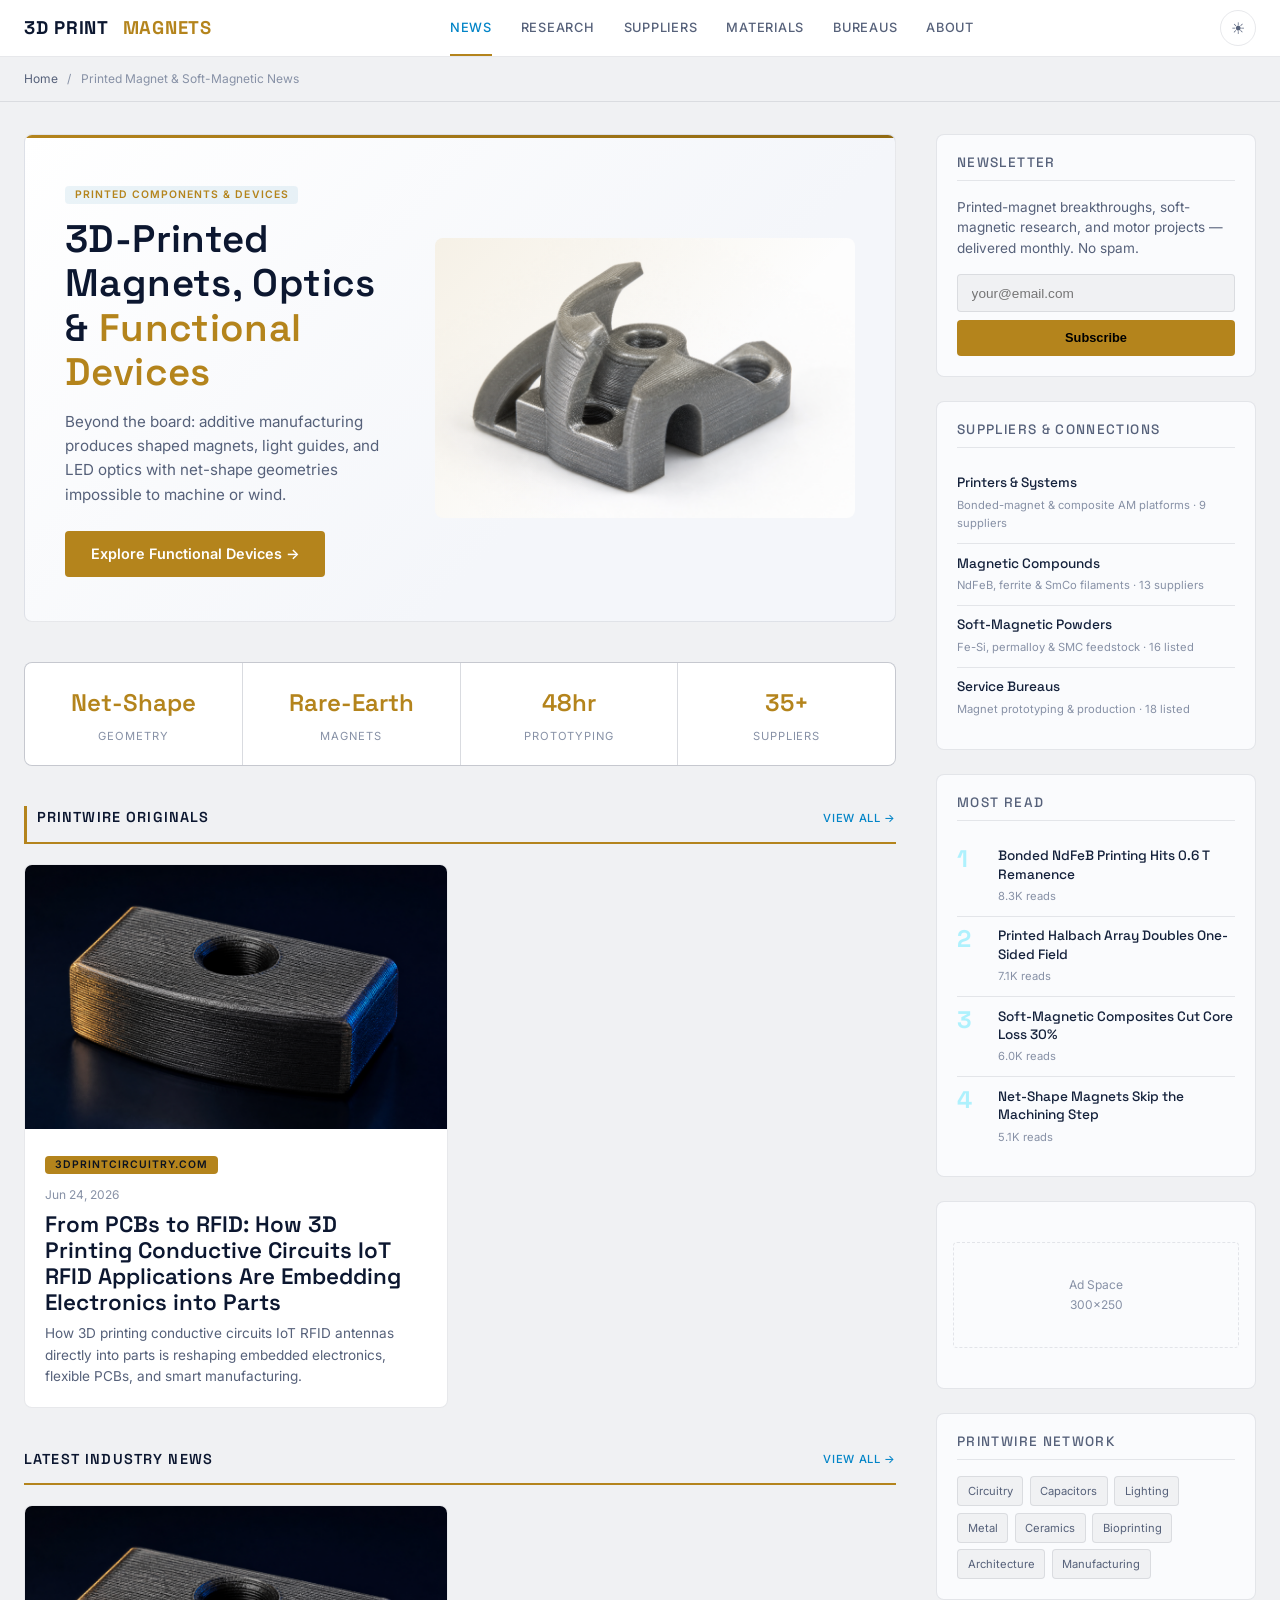
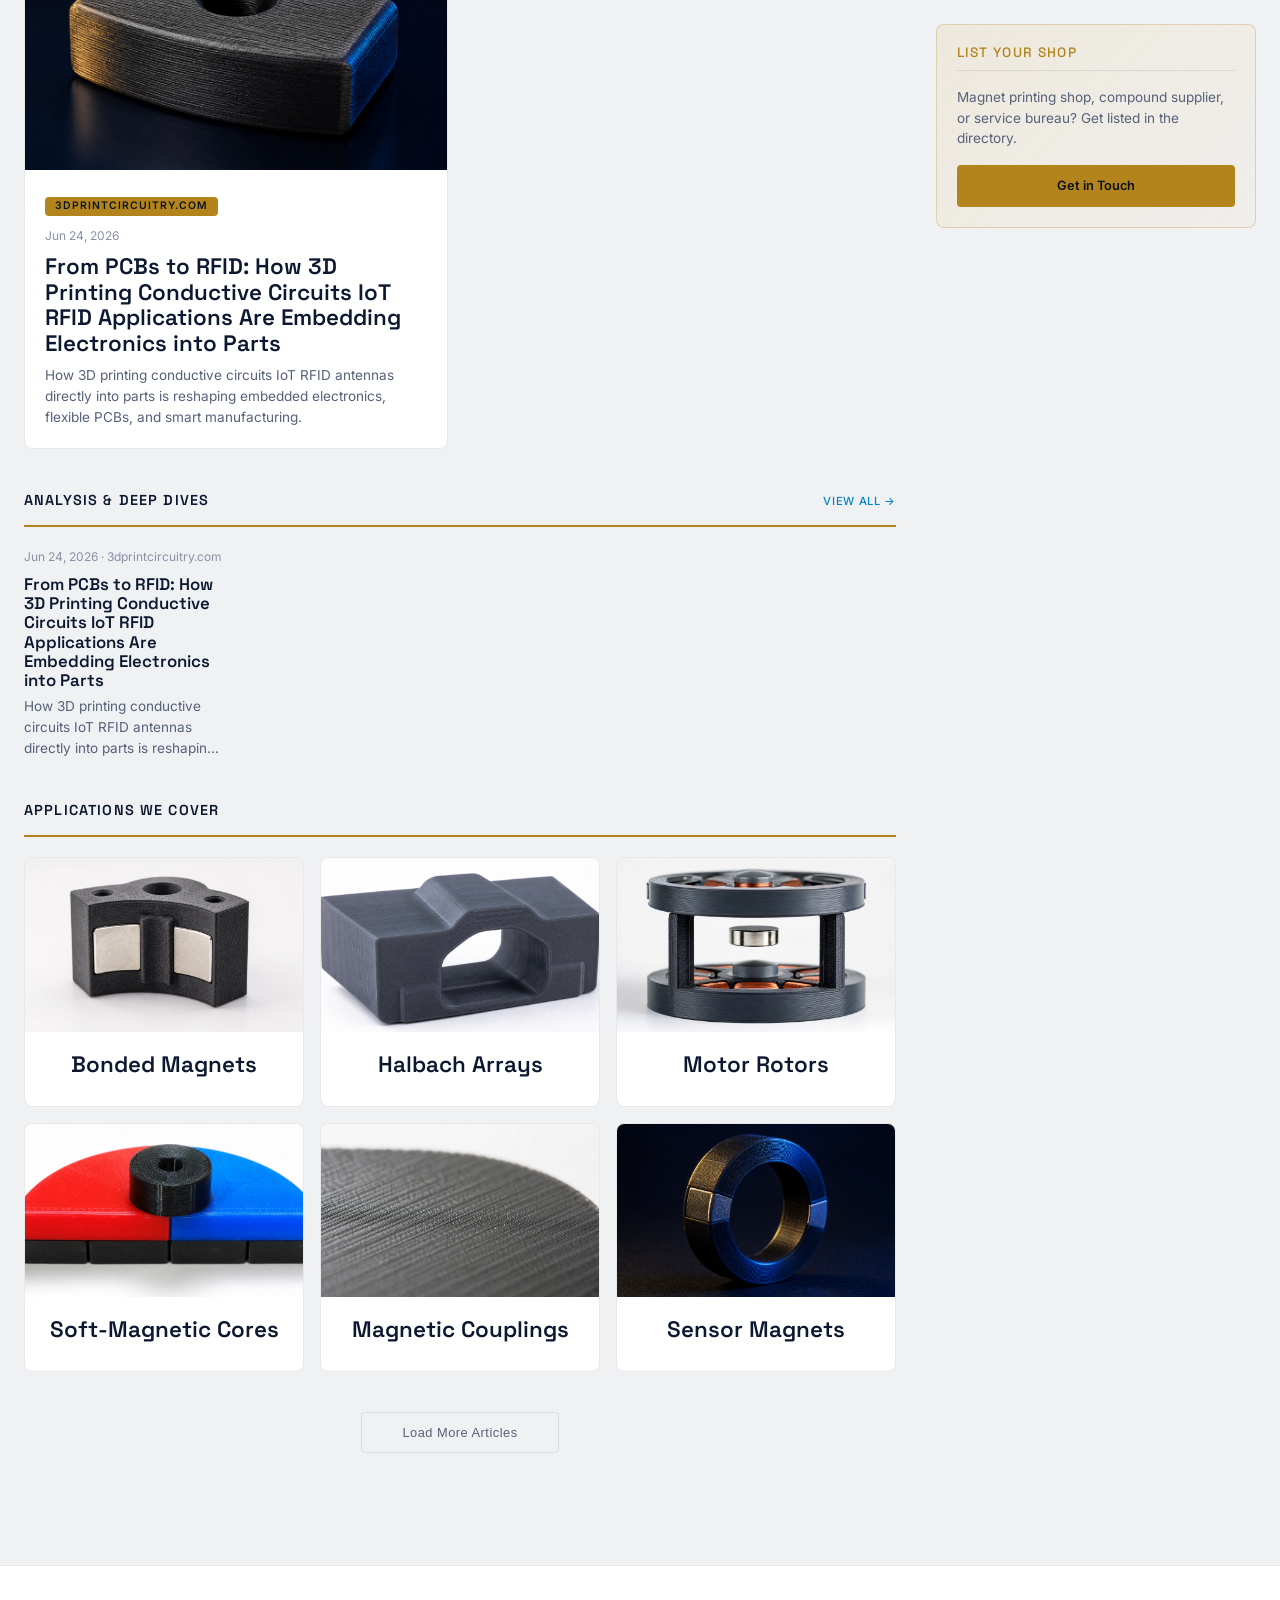
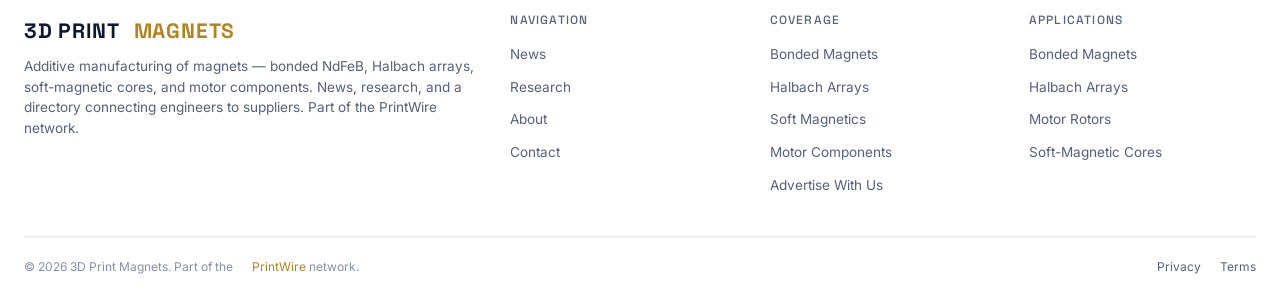
==== commit 13193da8: "Add missing category card images The Applications We Cover grid had cards with no <img> at all: the " ====
--- a/static/index.html
+++ b/static/index.html
@@ -113,7 +113,7 @@
         <div class="ed-card-body"><h3>Magnetic Couplings</h3></div>
       </a>
       <a href="#" class="ed-card" style="text-align:center;">
-        
+        <img class="ed-card-img" src="images/m08_sensor_ring.png" alt="Sensor Magnets">
         <div class="ed-card-body"><h3>Sensor Magnets</h3></div>
       </a>
     </div>
